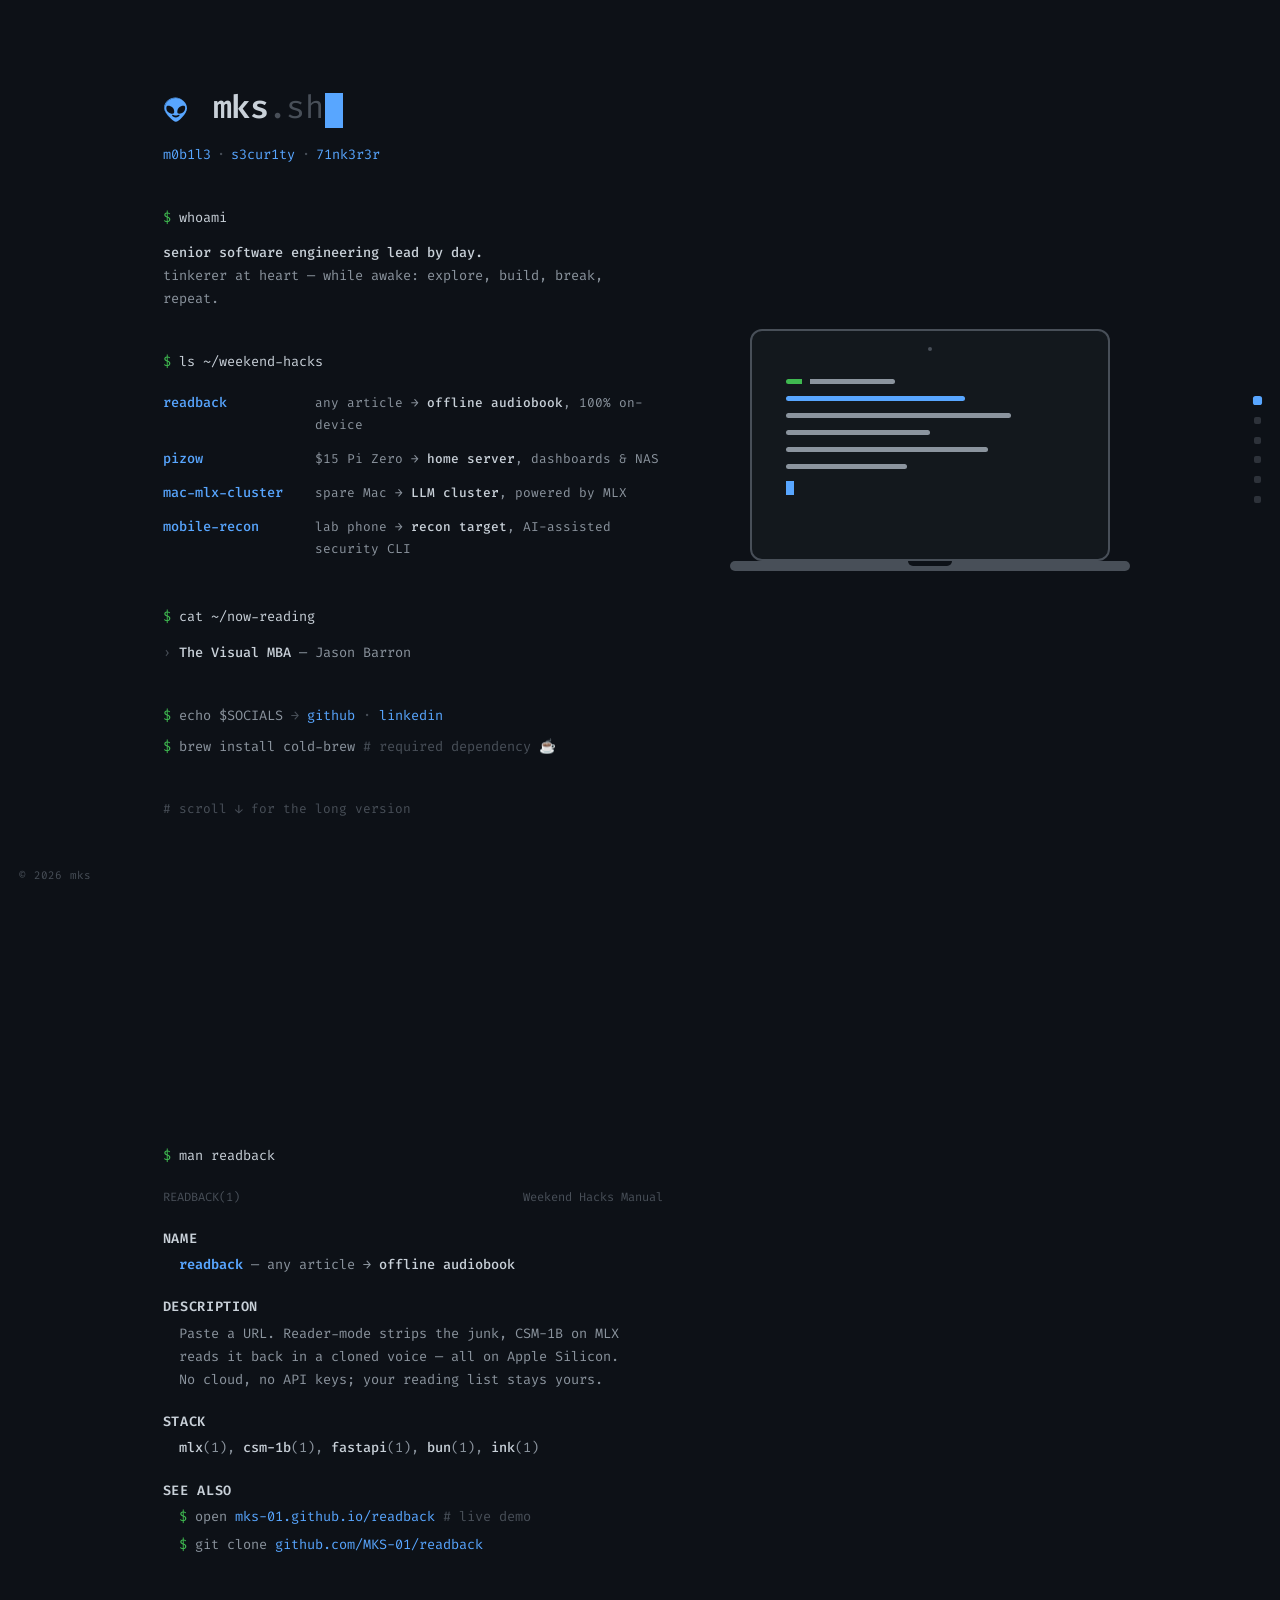
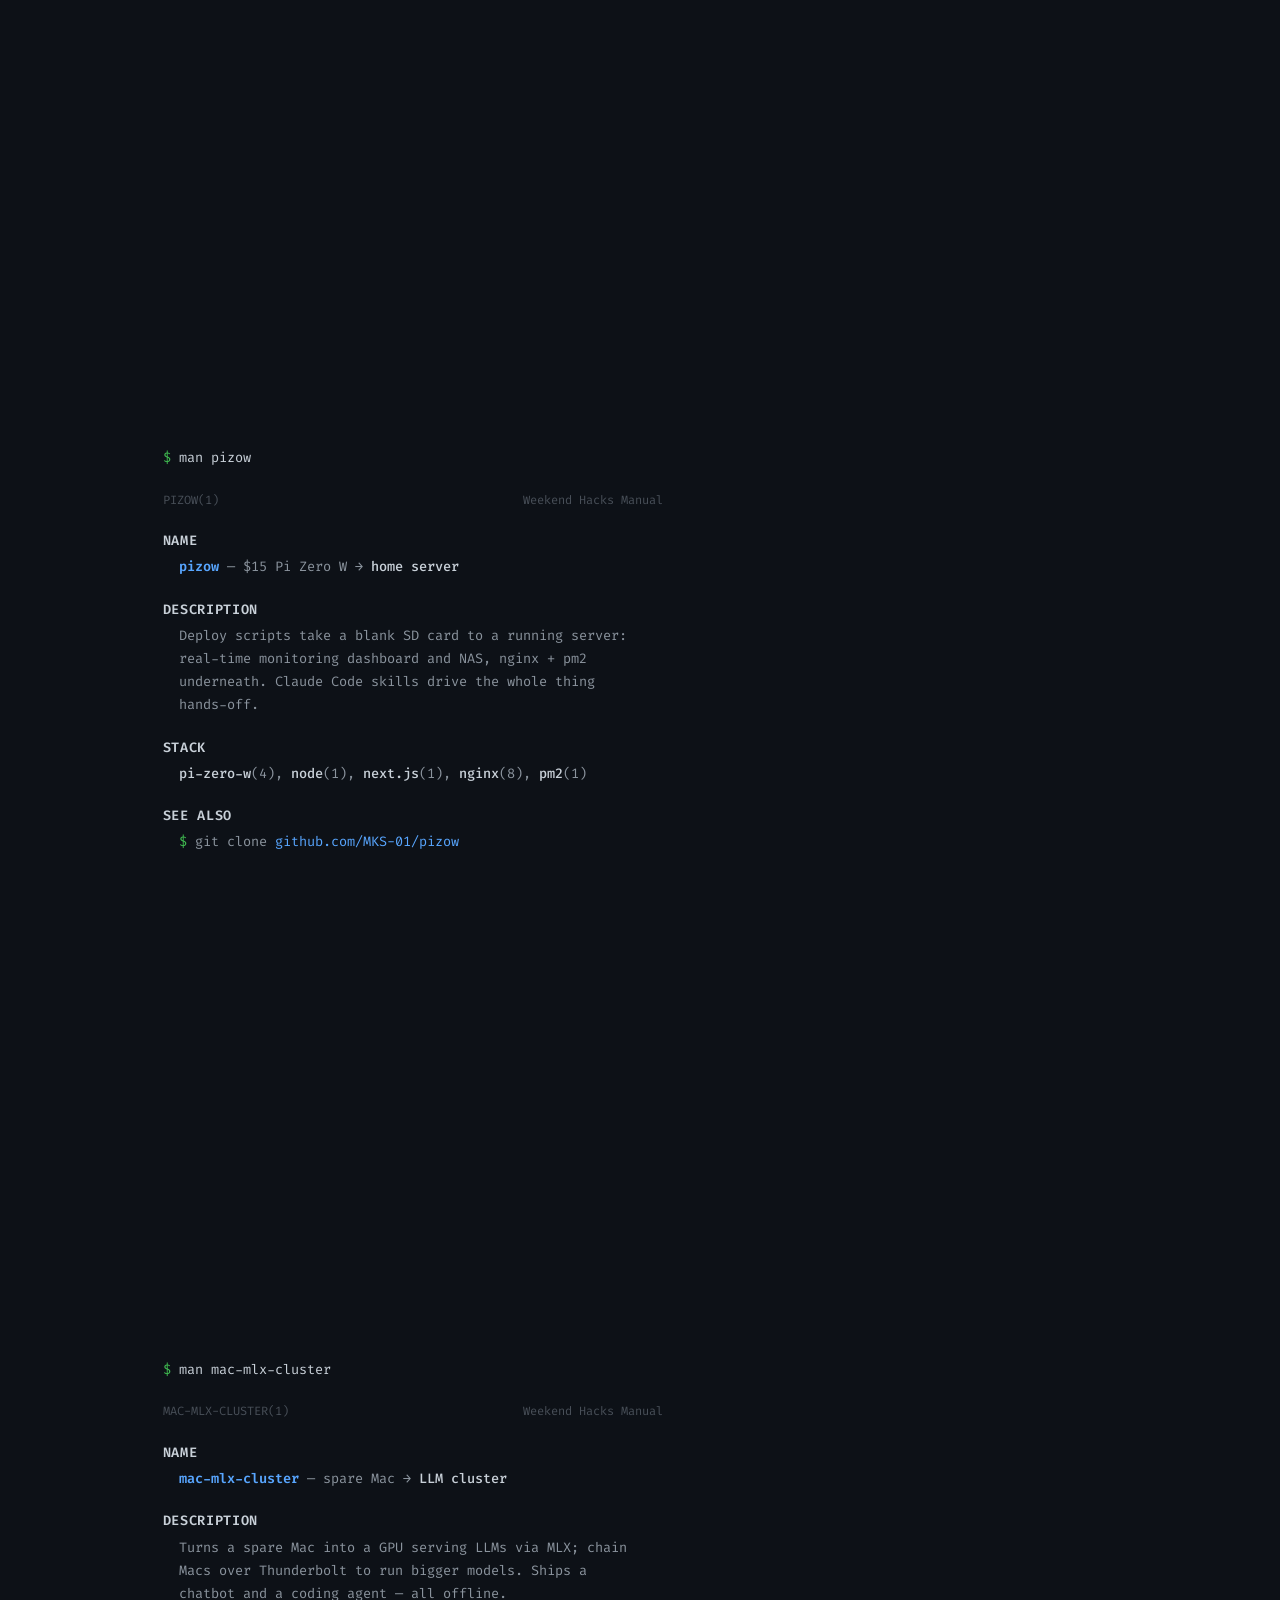
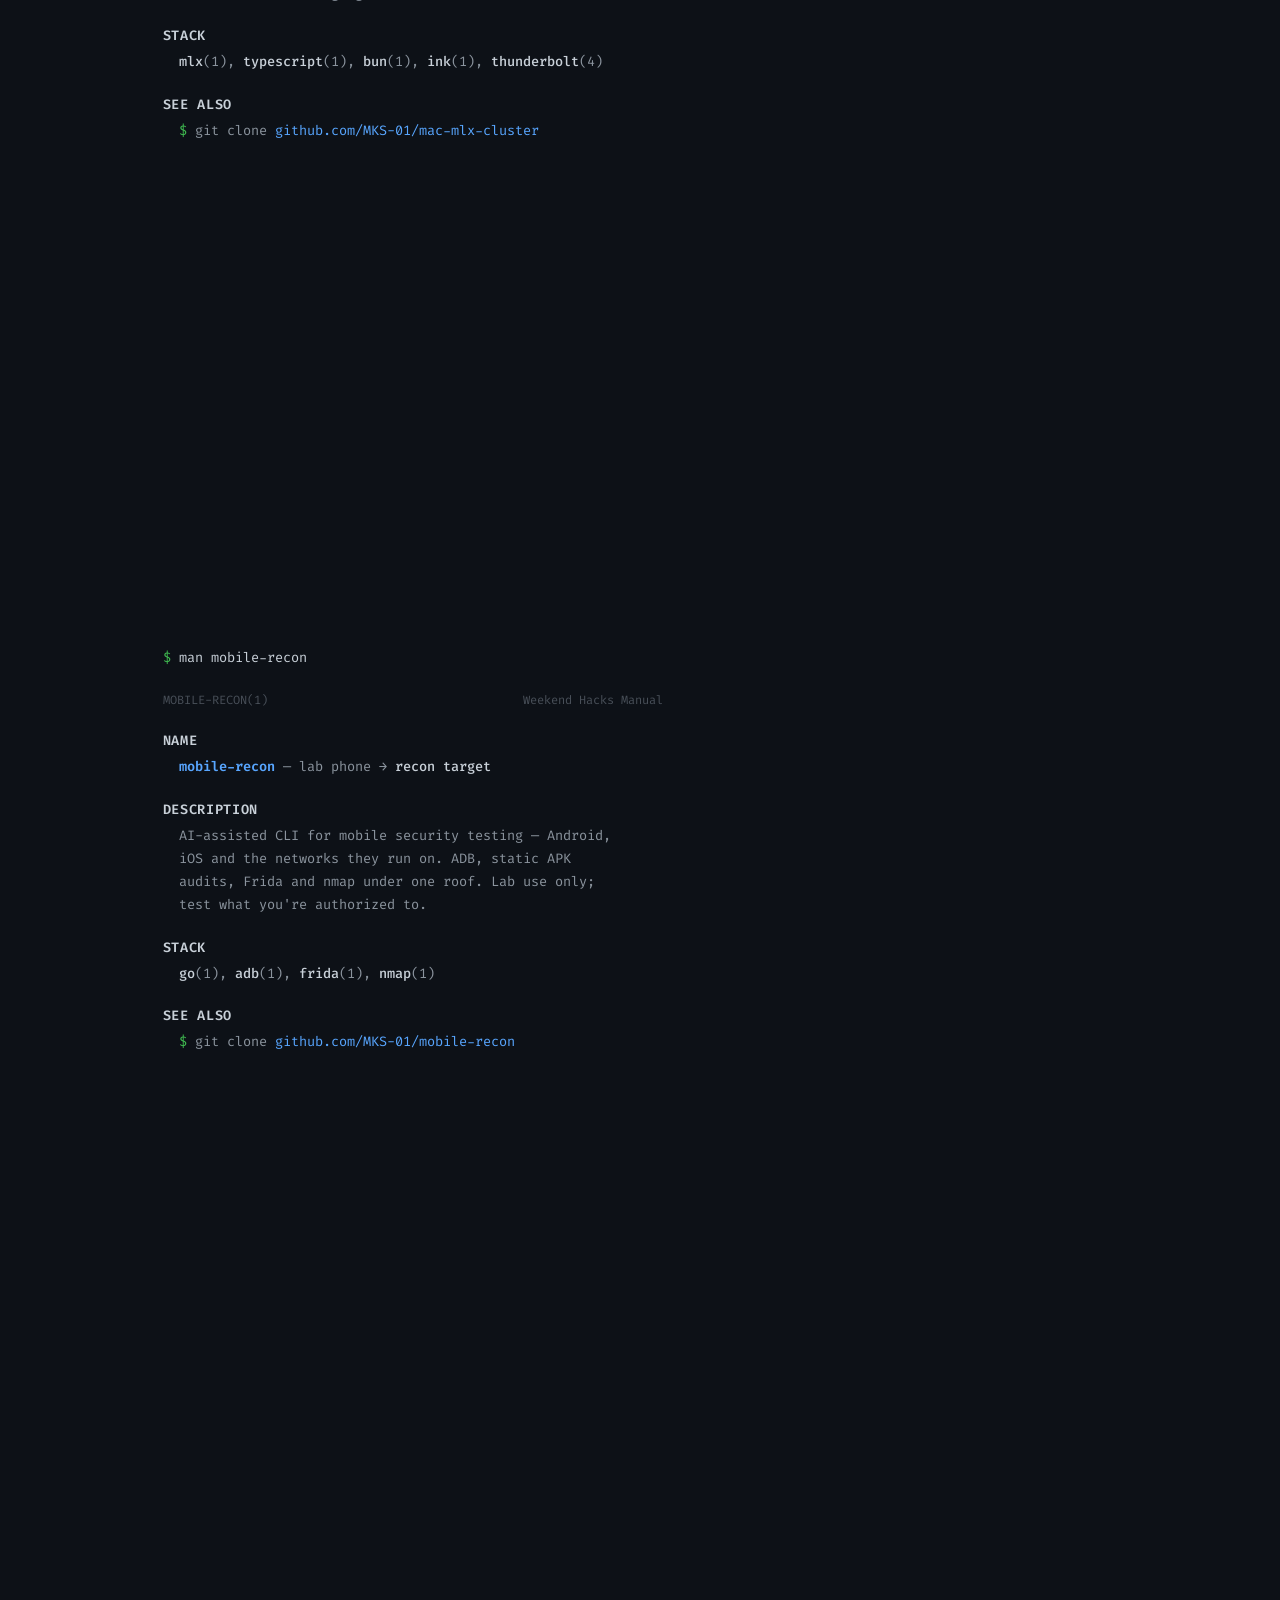
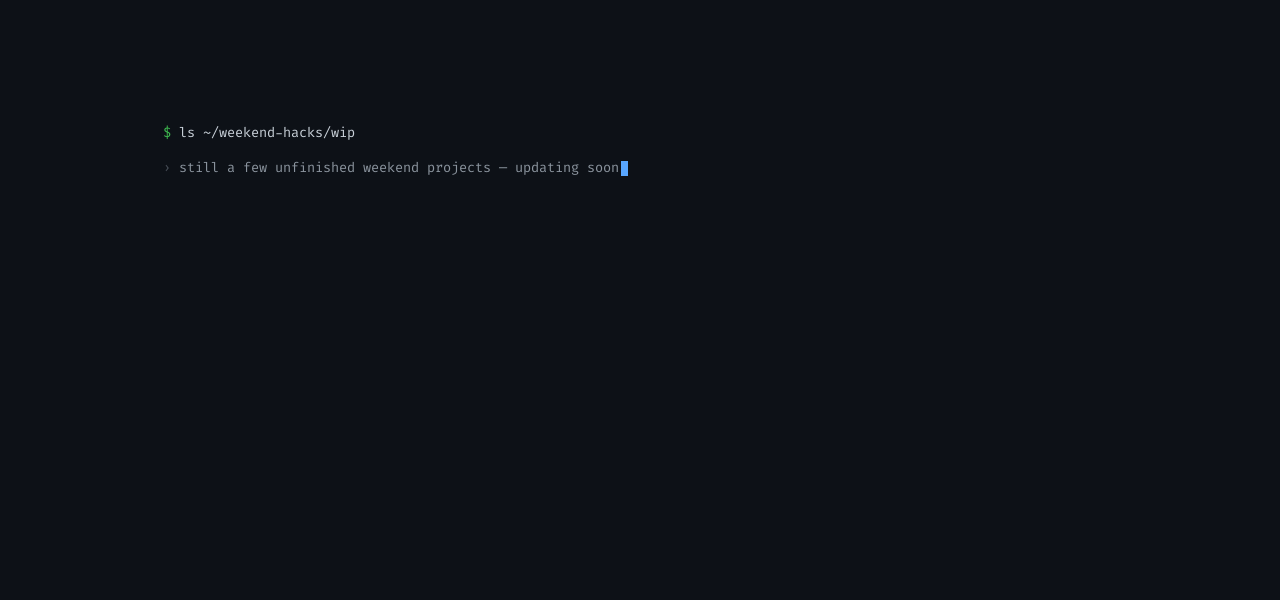
==== index.html @ ae923cfc "update footer" ====
<!doctype html>
<html lang="en">
<head>
<meta charset="utf-8">
<meta name="viewport" content="width=device-width, initial-scale=1">
<title>MKS</title>
<meta name="description" content="MKS — mobile, security, tinkerer. Old curiosities, new experiments — held together with duct tape and caffeine.">
<link rel="icon" href="data:image/svg+xml,<svg xmlns='http://www.w3.org/2000/svg' viewBox='0 0 128 128'><path fill='%2358A6FF' d='M64,4.5C36.2,4.5,8,28.1,8,55.8s44.3,67.7,56.2,67.7c13.2,0,55.8-39.9,55.8-67.7S91.8,4.5,64,4.5z'/><path fill='%2358A6FF' d='M64,4.5c14.52,0,29.13,6.42,39.8,16.5C93,9.46,77.17,2,61.47,2c-27.8,0-56,23.6-56,51.3c0,15.6,14.06,35.11,28.47,49.18C20.46,88.64,8,70.49,8,55.8C8,28.1,36.2,4.5,64,4.5z'/><path fill='%230D1117' d='M64,102.35c-9.37,0-16.06-5.52-18.07-8.58c-0.76-0.98-0.92-2.31-0.41-3.44c0.39-0.74,1.17-1.18,2-1.15c0.3,0,0.6,0.05,0.88,0.15C53.1,90.8,57.23,93,64,93s10.92-2.16,15.63-3.63c0.28-0.1,0.58-0.15,0.88-0.15c0.83-0.03,1.61,0.41,2,1.15c0.51,1.13,0.35,2.46-0.41,3.44C80.06,96.83,73.37,102.35,64,102.35z M54.05,81.56c-3,3.88-17.71,3.89-28.85-6.36c-10.09-9.28-9.46-25.64-6.13-28.94s19.19-3.38,28.85,6.36S57.72,77.92,54.05,81.56z M80.08,52.58c9.66-9.7,25.52-9.62,28.85-6.33s3.53,19.11-6.13,28.8S77.64,85,73.94,81.38S70.42,62.28,80.08,52.58z'/></svg>">
<link rel="preconnect" href="https://fonts.googleapis.com">
<link rel="preconnect" href="https://fonts.gstatic.com" crossorigin>
<link href="https://fonts.googleapis.com/css2?family=Fira+Code:wght@400;500;600&display=swap" rel="stylesheet">
<style>
  :root {
    --bg: #0d1117;
    --text: #c9d1d9;
    --text-dim: #8b949e;
    --text-faint: #484f58;
    --accent: #58a6ff;
    --green: #3fb950;
    --ease-out: cubic-bezier(0.23, 1, 0.32, 1);
  }

  * { margin: 0; padding: 0; box-sizing: border-box; }

  html {
    scrollbar-gutter: stable;
    scroll-snap-type: y mandatory;
    scroll-behavior: smooth;
  }

  body {
    background: var(--bg);
    color: var(--text);
    font-family: "Fira Code", ui-monospace, SFMono-Regular, Menlo, monospace;
    font-size: 14px;
    line-height: 1.7;
    -webkit-font-smoothing: antialiased;
  }

  /* ── screens: one snap-stop per scroll ──────────── */
  .screen {
    min-height: 100dvh;
    display: flex;
    align-items: center;
    justify-content: center;
    scroll-snap-align: start;
    padding: 3rem 1.5rem;
  }
  .screen > .inner {
    width: 100%;
    max-width: 720px;
  }

  /* ── terminal print entrance ────────────────────── */
  /* Each line prints in sequence, like a shell streaming output. */
  .in {
    opacity: 0;
    animation: printIn 320ms var(--ease-out) both;
    animation-delay: calc(var(--i, 0) * 55ms);
  }

  /* below-the-fold screens hold their output until scrolled into view */
  .reveal .in { animation-play-state: paused; }
  .reveal.on .in { animation-play-state: running; }

  @keyframes printIn {
    from { opacity: 0; transform: translateY(6px); }
    to   { opacity: 1; transform: translateY(0); }
  }

  @media (prefers-reduced-motion: reduce) {
    html { scroll-behavior: auto; }
    .in { animation-duration: 1ms; transform: none; }
    .cursor { animation: none; }
    .hint .down { animation: none; }
  }

  /* ── header ─────────────────────────────────────── */
  header h1 {
    font-size: 2rem;
    font-weight: 600;
    letter-spacing: -0.02em;
    color: var(--text);
  }
  header h1 .tld { color: var(--text-faint); font-weight: 400; }
  header h1 .alien {
    width: 1.6rem;
    height: 1.6rem;
    margin-right: 0.4rem;
    vertical-align: -0.14em;
  }

  .role {
    margin-top: 0.5rem;
    color: var(--text-dim);
    font-size: 0.85rem;
  }
  .role a { color: var(--accent); text-decoration: none; }
  .role .sep { color: var(--text-faint); margin: 0 0.4rem; }
  .role .k { color: var(--accent); }

  /* ── prompt lines ───────────────────────────────── */
  .prompt {
    margin-top: 2.5rem;
    color: var(--text-dim);
    font-size: 0.85rem;
  }
  .prompt::before {
    content: "$ ";
    color: var(--green);
  }
  .prompt, .cmdline { overflow-wrap: anywhere; }
  .prompt .cmd { color: var(--text); }

  .screen .inner > section:first-child .prompt,
  .detail-screen .prompt { margin-top: 0; }

  .output {
    margin-top: 0.75rem;
    font-size: 0.85rem;
  }

  /* ── whoami ─────────────────────────────────────── */
  .bio {
    color: var(--text-dim);
    font-size: 0.85rem;
    max-width: 66ch;
  }
  .bio b { color: var(--text); font-weight: 500; }

  /* ── now-reading ────────────────────────────────── */
  .reading {
    color: var(--text-dim);
    font-size: 0.85rem;
  }
  .reading .arrow { color: var(--text-faint); margin-right: 0.5rem; }
  .reading b { color: var(--text); font-weight: 500; }

  /* ── projects ───────────────────────────────────── */
  .projects { list-style: none; }

  .projects a {
    display: flex;
    align-items: baseline;
    text-decoration: none;
    color: inherit;
    padding: 0.35rem 0;
    transition: transform 160ms var(--ease-out);
  }
  .projects a:active { transform: scale(0.995); }

  @media (hover: hover) and (pointer: fine) {
    .projects a:hover .name { text-decoration: underline; text-underline-offset: 3px; }
    .projects a:hover .desc { color: var(--text); }
  }

  .projects .name {
    color: var(--accent);
    font-weight: 500;
    font-size: 0.85rem;
    width: 9.5rem;
    flex-shrink: 0;
  }
  .projects .desc {
    color: var(--text-dim);
    font-size: 0.8rem;
    transition: color 150ms ease;
  }
  .projects .desc b { color: var(--text); font-weight: 500; }

  @media (max-width: 540px) {
    .projects a { flex-direction: column; gap: 0.1rem; padding: 0.5rem 0; }
    .projects .name { width: auto; }
  }

  /* ── left column caps so text clears the fixed mac ─ */
  .home .inner { max-width: 940px; }
  .home .content,
  .detail-screen .content { max-width: 500px; }

  /* ── the mac: fixed on the right across all screens.
     Lid swings open once you scroll off the top, folds shut
     when you come back; the app on screen follows the scroll. */
  .mac {
    position: fixed;
    top: 50%;
    left: calc(50% + 90px);
    transform: translateY(-50%);
    width: 400px;
    perspective: 1100px;
    z-index: 5;
    opacity: 0;
    animation: fadeIn 500ms var(--ease-out) 900ms both;
  }
  @keyframes fadeIn { to { opacity: 1; } }
  .mac .lid {
    position: relative;
    box-sizing: border-box;
    width: 360px;
    height: 232px;
    margin: 0 auto;
    border: 2px solid var(--text-faint);
    border-radius: 12px;
    background: rgba(139, 148, 158, 0.05);
    padding-top: 16px;
    transform-origin: bottom center;
    transform: rotateX(-84deg);
    transition: transform 900ms var(--ease-out);
    will-change: transform;
  }
  .mac.open .lid { transform: rotateX(0); }
  .mac .cam {
    width: 4px;
    height: 4px;
    border-radius: 50%;
    background: var(--text-faint);
    margin: 0 auto;
  }
  .mac .base {
    position: relative;
    width: 400px;
    height: 10px;
    border-radius: 5px;
    background: var(--text-faint);
  }
  .mac .notch {
    position: absolute;
    top: 0;
    left: 50%;
    transform: translateX(-50%);
    width: 44px;
    height: 4.5px;
    background: var(--bg);
    border-radius: 0 0 5px 5px;
  }

  /* apps on the mac screen — one per section, crossfade on scroll */
  .mac .app {
    position: absolute;
    left: 34px;
    right: 34px;
    top: 48px;
    font-size: 0.72rem;
    color: var(--text-dim);
    opacity: 0;
    transform: translateY(6px);
    transition: opacity 280ms var(--ease-out), transform 280ms var(--ease-out);
    pointer-events: none;
  }
  .mac[data-app="home"] .app-home,
  .mac[data-app="readback"] .app-readback,
  .mac[data-app="pizow"] .app-pizow,
  .mac[data-app="mac-mlx-cluster"] .app-mlx,
  .mac[data-app="mobile-recon"] .app-recon,
  .mac[data-app="wip"] .app-wip {
    opacity: 1;
    transform: none;
  }

  /* home app: terminal lines print in after the lid opens */
  .mac .tline {
    height: 5px;
    border-radius: 2.5px;
    margin-bottom: 12px;
    width: var(--w, 60%);
    background: var(--c, var(--text-dim));
    opacity: 0;
    transition: opacity 250ms ease;
  }
  .mac .tline.prompt-line {
    background: linear-gradient(90deg, var(--green) 0 16px, transparent 16px 24px, var(--text-dim) 24px);
  }
  .mac .dcursor {
    width: 8px;
    height: 14px;
    background: var(--accent);
    opacity: 0;
    transition: opacity 250ms ease;
    animation: blink 1.1s steps(1) infinite;
  }
  .mac.open[data-app="home"] .tline,
  .mac.open[data-app="home"] .dcursor {
    opacity: 1;
    transition-delay: calc(450ms + var(--n, 0) * 100ms);
  }
  /* mobile: the mac docks at the bottom of the viewport, scaled down —
     but only on the project screens; home stays a clean terminal. */
  @media (max-width: 1020px) {
    .mac {
      top: auto;
      bottom: calc(30px + env(safe-area-inset-bottom));
      left: 50%;
      transform: translateX(-50%) scale(0.75);
      transform-origin: bottom center;
      animation: none;
      opacity: 1;
      transition: opacity 300ms var(--ease-out);
    }
    .mac[data-app="home"] { opacity: 0; }
    .detail-screen { padding-bottom: 240px; }
  }
  @media (max-width: 440px) {
    .mac { transform: translateX(-50%) scale(0.68); }
    .detail-screen { padding-bottom: 220px; }
  }

  /* ── scroll progress rail ───────────────────────── */
  .rail {
    position: fixed;
    right: 1.2rem;
    top: 50%;
    transform: translateY(-50%);
    display: flex;
    flex-direction: column;
    gap: 0.8rem;
    z-index: 10;
  }
  .rail a {
    display: block;
    width: 7px;
    height: 7px;
    border-radius: 2px;
    background: var(--text-faint);
    opacity: 0.55;
    transition: background 200ms var(--ease-out), opacity 200ms var(--ease-out), transform 200ms var(--ease-out);
  }
  .rail a:hover { opacity: 1; }
  .rail a.active {
    background: var(--accent);
    opacity: 1;
    transform: scale(1.3);
  }
  @media (max-width: 540px) {
    .rail { right: 0.55rem; gap: 0.6rem; }
    .rail a { width: 6px; height: 6px; }
  }

  /* ── mobile: smaller type + tighter spacing so each screen
     fits one viewport (bottom was clipping on Android) ────── */
  @media (max-width: 540px) {
    html { font-size: 13.5px; }
    body { font-size: 12px; }
    .screen { padding: 2rem 1.25rem calc(2rem + env(safe-area-inset-bottom)); }
    /* keep detail text clear of the docked mac (don't let the
       shorthand above clobber the padding-bottom set earlier) */
    .detail-screen { padding-bottom: calc(220px + env(safe-area-inset-bottom)); }
    .prompt { margin-top: 1.9rem; }
    footer { margin-top: 1.9rem; }
    .hint { margin-top: 1.9rem; }
  }

  /* ── project detail screens ─────────────────────── */
  .detail-screen .inner {
    max-width: 940px;
    display: flex;
    align-items: center;
    justify-content: space-between;
    gap: 3.5rem;
  }
  .detail-screen .content { flex: 1; min-width: 0; }

  /* ── live demos (rendered inside the mac screen) ── */
  .pane-title {
    color: var(--text-faint);
    font-size: 0.7rem;
    margin-bottom: 0.9rem;
  }
  .pane-title b { color: var(--text-dim); font-weight: 500; }

  /* readback: playing */
  .wave {
    display: flex;
    align-items: flex-end;
    gap: 3px;
    height: 42px;
    margin-bottom: 1rem;
  }
  .wave i {
    flex: 1;
    height: var(--h, 60%);
    background: var(--accent);
    opacity: 0.7;
    border-radius: 2px;
    transform-origin: bottom;
    animation: eq var(--t, 1s) ease-in-out var(--d, 0s) infinite alternate;
  }
  @keyframes eq {
    from { transform: scaleY(0.2); }
    to   { transform: scaleY(1); }
  }
  .pbar {
    height: 4px;
    background: rgba(139, 148, 158, 0.18);
    border-radius: 2px;
    overflow: hidden;
  }
  .pbar i {
    display: block;
    height: 100%;
    width: 37%;
    background: var(--accent);
    animation: fill 45s linear infinite;
  }
  @keyframes fill { from { width: 0; } to { width: 100%; } }
  .ptime {
    display: flex;
    justify-content: space-between;
    margin-top: 0.3rem;
    color: var(--text-faint);
    font-size: 0.68rem;
  }
  .track {
    margin-top: 0.7rem;
    color: var(--text-dim);
    white-space: nowrap;
    overflow: hidden;
    text-overflow: ellipsis;
  }
  .track .arrow { color: var(--green); margin-right: 0.4rem; }

  /* pizow: monitor */
  .gauge {
    display: flex;
    align-items: center;
    gap: 0.6rem;
    margin-top: 0.55rem;
  }
  .gauge .lbl { width: 2.8rem; color: var(--text-faint); }
  .gauge .bar {
    flex: 1;
    height: 5px;
    background: rgba(139, 148, 158, 0.18);
    border-radius: 3px;
    overflow: hidden;
  }
  .gauge .bar i {
    display: block;
    height: 100%;
    width: var(--lo, 30%);
    background: var(--green);
    animation: load var(--t, 3s) ease-in-out infinite alternate;
  }
  .gauge .bar i.hot { background: var(--accent); }
  @keyframes load {
    from { width: var(--lo, 30%); }
    to   { width: var(--hi, 75%); }
  }
  .mac .meta {
    margin-top: 0.9rem;
    color: var(--text-faint);
    font-size: 0.68rem;
  }

  /* mac-mlx-cluster: serving */
  .kv { display: flex; gap: 0.8rem; margin-top: 0.4rem; }
  .kv .k { width: 3.2rem; color: var(--text-faint); }
  .type {
    margin-top: 0.9rem;
    color: var(--text-dim);
    white-space: nowrap;
    overflow: hidden;
    width: 24ch;
    border-right: 0.45em solid var(--accent);
    animation: typing 7s steps(24, end) infinite, caret 1.1s steps(1) infinite;
  }
  @keyframes typing {
    0%   { width: 0; }
    55%  { width: 24ch; }
    100% { width: 24ch; }
  }
  @keyframes caret { 50% { border-color: transparent; } }

  /* wip: fresh prompt — git init cycles project names, prompt waits */
  .app-wip .wline {
    line-height: 1.5;
    margin-bottom: 7px;
    white-space: nowrap;
    color: var(--text-dim);
  }
  .app-wip .g { color: var(--green); }
  .app-wip .faint { color: var(--text-faint); }
  .app-wip .cycle {
    display: inline-block;
    height: 1.5em;
    line-height: 1.5em;
    overflow: hidden;
    vertical-align: bottom;
  }
  .app-wip .names {
    display: block;
    animation: wipNames 8.8s steps(1) infinite;
  }
  .app-wip .names span {
    display: block;
    height: 1.5em;
    color: var(--accent);
  }
  @keyframes wipNames {
    0%,   22%  { transform: translateY(0); }
    25%,  47%  { transform: translateY(-1.5em); }
    50%,  72%  { transform: translateY(-3em); }
    75%,  97%  { transform: translateY(-4.5em); }
    100%       { transform: translateY(0); }
  }
  .app-wip .wcursor {
    display: inline-block;
    width: 7px;
    height: 1em;
    background: var(--accent);
    vertical-align: -0.15em;
    animation: blink 1.1s steps(1) infinite;
  }

  @media (prefers-reduced-motion: reduce) {
    .type { width: 24ch; }
    .mac * { animation: none !important; transition: none !important; }
    .mac .lid { transform: none !important; }
    .mac .tline, .mac .dcursor { opacity: 1 !important; }
  }

  /* man-page layout for project READMEs */
  .man-head {
    display: flex;
    justify-content: space-between;
    gap: 1rem;
    margin-top: 1.25rem;
    color: var(--text-faint);
    font-size: 0.75rem;
  }
  .man-sec {
    margin-top: 1.2rem;
    color: var(--text);
    font-size: 0.85rem;
    font-weight: 600;
    letter-spacing: 0.05em;
  }

  .man-body {
    margin-top: 0.2rem;
    padding-left: 2ch;
    color: var(--text-dim);
    font-size: 0.85rem;
    max-width: 58ch;
  }
  .man-body .pname { color: var(--accent); font-weight: 600; }
  .man-body b { color: var(--text); font-weight: 500; }

  .cmdline {
    margin-top: 1.5rem;
    color: var(--text-dim);
    font-size: 0.85rem;
  }
  .cmdline + .cmdline { margin-top: 0.4rem; }
  .man-body .cmdline { margin-top: 0; }
  .man-body .cmdline + .cmdline { margin-top: 0.3rem; }
  .cmdline::before { content: "$ "; color: var(--green); }
  .cmdline a { color: var(--accent); text-decoration: none; }
  .cmdline .comment { color: var(--text-faint); }
  @media (hover: hover) and (pointer: fine) {
    .cmdline a:hover { text-decoration: underline; text-underline-offset: 3px; }
  }

  /* ── scroll hint ────────────────────────────────── */
  .hint {
    margin-top: 2.5rem;
    color: var(--text-faint);
    font-size: 0.8rem;
  }
  .hint .down {
    display: inline-block;
    animation: bob 2s ease-in-out infinite;
  }
  @keyframes bob { 50% { transform: translateY(3px); } }

  /* ── footer ─────────────────────────────────────── */
  footer {
    margin-top: 2.5rem;
    font-size: 0.85rem;
    display: flex;
    flex-direction: column;
    gap: 0.5rem;
  }
  footer a {
    color: var(--accent);
    text-decoration: none;
    transition: color 150ms ease;
  }
  @media (hover: hover) and (pointer: fine) {
    footer a:hover { text-decoration: underline; text-underline-offset: 3px; }
  }
  .footer-line, .signoff { color: var(--text-dim); }
  .footer-line::before, .signoff::before { content: "$ "; color: var(--green); }
  .footer-line .sep, .signoff .comment { color: var(--text-faint); }

  /* ── short viewports (laptops) ──────────────────────
     The home stack is ~760px tall; on shorter screens the flex-centering
     leaves no bottom margin, so the reading/socials/brew cluster crowds the
     bottom edge (or falls below the fold). Tighten the rhythm as the
     viewport shrinks — tall screens keep the roomy 2.5rem spacing. */
  @media (max-height: 840px) {
    .screen { padding-top: 2rem; padding-bottom: 2rem; }
    .prompt, footer, .hint { margin-top: 1.7rem; }
    .output { margin-top: 0.6rem; }
    .projects a { padding: 0.25rem 0; }
  }
  @media (max-height: 730px) {
    .prompt, footer, .hint { margin-top: 1.2rem; }
    .projects a { padding: 0.15rem 0; }
  }

  /* fixed page footer — a small persistent © sticker, bottom-left,
     clear of the docked mac (bottom-center) and the rail (right edge) */
  .site-foot {
    position: fixed;
    left: 1.2rem;
    bottom: 0.9rem;
    font-size: 11px;
    letter-spacing: 0.02em;
    color: var(--text-faint);
    z-index: 10;
    pointer-events: none;
  }
  @media (max-width: 540px) {
    .site-foot { left: 0.7rem; bottom: calc(0.6rem + env(safe-area-inset-bottom)); font-size: 10px; }
  }

  .cursor {
    display: inline-block;
    width: 0.55em;
    height: 1.1em;
    background: var(--accent);
    vertical-align: text-bottom;
    margin-left: 2px;
    animation: blink 1.1s steps(1) infinite;
  }
  @keyframes blink { 50% { opacity: 0; } }
</style>
<noscript><style>.reveal .in { animation-play-state: running; } .mac .lid { transform: none; } .mac .tline, .mac .dcursor { opacity: 1; }</style></noscript>
</head>
<body>
<main>
  <div class="screen home" id="home">
    <div class="inner">
      <div class="content">
      <header class="in" style="--i:0">
        <h1><svg class="alien" viewBox="0 0 128 128" aria-hidden="true"><path fill="var(--accent)" d="M64,4.5C36.2,4.5,8,28.1,8,55.8s44.3,67.7,56.2,67.7c13.2,0,55.8-39.9,55.8-67.7S91.8,4.5,64,4.5z"/><path fill="var(--accent)" d="M64,4.5c14.52,0,29.13,6.42,39.8,16.5C93,9.46,77.17,2,61.47,2c-27.8,0-56,23.6-56,51.3c0,15.6,14.06,35.11,28.47,49.18C20.46,88.64,8,70.49,8,55.8C8,28.1,36.2,4.5,64,4.5z"/><path fill="var(--bg)" d="M64,102.35c-9.37,0-16.06-5.52-18.07-8.58c-0.76-0.98-0.92-2.31-0.41-3.44c0.39-0.74,1.17-1.18,2-1.15c0.3,0,0.6,0.05,0.88,0.15C53.1,90.8,57.23,93,64,93s10.92-2.16,15.63-3.63c0.28-0.1,0.58-0.15,0.88-0.15c0.83-0.03,1.61,0.41,2,1.15c0.51,1.13,0.35,2.46-0.41,3.44C80.06,96.83,73.37,102.35,64,102.35z M54.05,81.56c-3,3.88-17.71,3.89-28.85-6.36c-10.09-9.28-9.46-25.64-6.13-28.94s19.19-3.38,28.85,6.36S57.72,77.92,54.05,81.56z M80.08,52.58c9.66-9.7,25.52-9.62,28.85-6.33s3.53,19.11-6.13,28.8S77.64,85,73.94,81.38S70.42,62.28,80.08,52.58z"/></svg> mks<span class="tld">.sh</span><span class="cursor"></span></h1>
        <p class="role"><span class="k">m0b1l3</span><span class="sep">·</span><span class="k">s3cur1ty</span><span class="sep">·</span><span class="k">71nk3r3r</span></p>
      </header>

      <section>
        <p class="prompt in" style="--i:1"><span class="cmd">whoami</span></p>
        <div class="output">
          <p class="bio in" style="--i:2">
            <b>senior software engineering lead by day.</b><br>
            tinkerer at heart — while awake: explore, build, break, repeat.
          </p>
        </div>
      </section>

      <section>
        <p class="prompt in" style="--i:3"><span class="cmd">ls ~/weekend-hacks</span></p>
        <ul class="output projects">
          <li class="in" style="--i:4">
            <a href="#readback">
              <span class="name">readback</span>
              <p class="desc">any article → <b>offline audiobook</b>, 100% on-device</p>
            </a>
          </li>
          <li class="in" style="--i:5">
            <a href="#pizow">
              <span class="name">pizow</span>
              <p class="desc">$15 Pi Zero → <b>home server</b>, dashboards &amp; NAS</p>
            </a>
          </li>
          <li class="in" style="--i:6">
            <a href="#mac-mlx-cluster">
              <span class="name">mac-mlx-cluster</span>
              <p class="desc">spare Mac → <b>LLM cluster</b>, powered by MLX</p>
            </a>
          </li>
          <li class="in" style="--i:7">
            <a href="#mobile-recon">
              <span class="name">mobile-recon</span>
              <p class="desc">lab phone → <b>recon target</b>, AI-assisted security CLI</p>
            </a>
          </li>
        </ul>
      </section>

      <section>
        <p class="prompt in" style="--i:8"><span class="cmd">cat ~/now-reading</span></p>
        <p class="output reading in" style="--i:9"><span class="arrow">›</span><b>The Visual MBA</b> — Jason Barron</p>
      </section>

      <footer>
        <p class="footer-line in" style="--i:10">echo $SOCIALS <span class="sep">→</span> <a href="https://github.com/MKS-01">github</a> <span class="sep">·</span> <a href="https://www.linkedin.com/in/mks01/">linkedin</a></p>
        <p class="signoff in" style="--i:11">brew install cold-brew <span class="comment"># required dependency ☕</span></p>
      </footer>

      <p class="hint in" style="--i:12"># scroll <span class="down">↓</span> for the long version</p>
      </div>
      <div class="mac open" data-app="home" aria-hidden="true">
        <div class="lid">
          <div class="cam"></div>
          <div class="app app-home">
            <div class="tline prompt-line" style="--w:38%;--n:0"></div>
            <div class="tline" style="--w:62%;--n:1;--c:var(--accent)"></div>
            <div class="tline" style="--w:78%;--n:2"></div>
            <div class="tline" style="--w:50%;--n:3"></div>
            <div class="tline" style="--w:70%;--n:4"></div>
            <div class="tline" style="--w:42%;--n:5"></div>
            <div class="dcursor" style="--n:6"></div>
          </div>
          <div class="app app-readback">
            <p class="pane-title"><b>readback</b> · playing</p>
            <div class="wave">
              <i style="--h:45%;--t:.9s;--d:0s"></i><i style="--h:75%;--t:1.1s;--d:.15s"></i><i style="--h:60%;--t:.8s;--d:.3s"></i><i style="--h:90%;--t:1.2s;--d:.1s"></i><i style="--h:50%;--t:.95s;--d:.25s"></i><i style="--h:80%;--t:1.05s;--d:.05s"></i><i style="--h:65%;--t:.85s;--d:.35s"></i><i style="--h:95%;--t:1.15s;--d:.2s"></i><i style="--h:55%;--t:.9s;--d:.4s"></i><i style="--h:70%;--t:1s;--d:.12s"></i><i style="--h:85%;--t:.88s;--d:.28s"></i><i style="--h:48%;--t:1.08s;--d:.18s"></i><i style="--h:78%;--t:.92s;--d:.08s"></i><i style="--h:58%;--t:1.12s;--d:.32s"></i>
            </div>
            <div class="pbar"><i></i></div>
            <p class="ptime"><span>02:41</span><span>07:15</span></p>
            <p class="track"><span class="arrow">▶</span>attention-is-all-you-need</p>
          </div>
          <div class="app app-pizow">
            <p class="pane-title"><b>pizow</b> · monitor</p>
            <div class="gauge"><span class="lbl">cpu</span><div class="bar"><i style="--lo:20%;--hi:82%;--t:2.2s"></i></div></div>
            <div class="gauge"><span class="lbl">temp</span><div class="bar"><i class="hot" style="--lo:42%;--hi:58%;--t:5s"></i></div></div>
            <div class="gauge"><span class="lbl">mem</span><div class="bar"><i style="--lo:55%;--hi:68%;--t:3.6s"></i></div></div>
            <div class="gauge"><span class="lbl">disk</span><div class="bar"><i style="--lo:34%;--hi:38%;--t:7s"></i></div></div>
            <p class="meta">uptime 42d · nginx + pm2 · nas ok</p>
          </div>
          <div class="app app-mlx">
            <p class="pane-title"><b>mlx</b> · serving</p>
            <div class="kv"><span class="k">model</span><span>qwen-7b · 4-bit</span></div>
            <div class="kv"><span class="k">nodes</span><span>2 macs · thunderbolt</span></div>
            <div class="gauge"><span class="lbl">gpu</span><div class="bar"><i style="--lo:35%;--hi:92%;--t:1.8s"></i></div></div>
            <p class="type">&gt; streaming ~38 tok/s…</p>
          </div>
          <div class="app app-recon">
            <p class="pane-title"><b>mobile-recon</b> · scanning</p>
            <div class="kv"><span class="k">device</span><span>pixel-4a · adb</span></div>
            <div class="kv"><span class="k">net</span><span>192.168.1.0/24 · nmap</span></div>
            <div class="gauge"><span class="lbl">scan</span><div class="bar"><i style="--lo:15%;--hi:88%;--t:2.6s"></i></div></div>
            <p class="type">&gt; 12 findings · 3 hosts…</p>
          </div>
          <div class="app app-wip">
            <p class="pane-title"><b>wip</b> · ~/weekend-hacks</p>
            <p class="wline"><span class="g">$</span> git init <span class="cycle"><span class="names"><span>lora-mesh</span><span>robot-arm</span><span>offline-llm</span><span>next-thing</span></span></span></p>
            <p class="wline faint">Initialized empty git repository</p>
            <p class="wline"><span class="g">$</span> <span class="wcursor"></span></p>
          </div>
        </div>
        <div class="base"><i class="notch"></i></div>
      </div>
    </div>
  </div>

  <div class="screen detail-screen reveal" id="readback">
    <div class="inner">
      <div class="content">
      <p class="prompt in" style="--i:0"><span class="cmd">man readback</span></p>
      <div class="output">
        <p class="man-head in" style="--i:1"><span>READBACK(1)</span><span>Weekend Hacks Manual</span></p>
        <p class="man-sec in" style="--i:2">NAME</p>
        <p class="man-body in" style="--i:3"><span class="pname">readback</span> — any article → <b>offline audiobook</b></p>
        <p class="man-sec in" style="--i:4">DESCRIPTION</p>
        <p class="man-body in" style="--i:5">Paste a URL. Reader-mode strips the junk, CSM-1B on MLX reads it back in a cloned voice — all on Apple Silicon. No cloud, no API keys; your reading list stays yours.</p>
        <p class="man-sec in" style="--i:6">STACK</p>
        <p class="man-body in" style="--i:7"><b>mlx</b>(1), <b>csm-1b</b>(1), <b>fastapi</b>(1), <b>bun</b>(1), <b>ink</b>(1)</p>
        <p class="man-sec in" style="--i:8">SEE ALSO</p>
        <div class="man-body">
          <p class="cmdline in" style="--i:9">open <a href="https://mks-01.github.io/readback/">mks-01.github.io/readback</a> <span class="comment"># live demo</span></p>
          <p class="cmdline in" style="--i:10">git clone <a href="https://github.com/MKS-01/readback">github.com/MKS-01/readback</a></p>
        </div>
      </div>
      </div>
    </div>
  </div>

  <div class="screen detail-screen reveal" id="pizow">
    <div class="inner">
      <div class="content">
      <p class="prompt in" style="--i:0"><span class="cmd">man pizow</span></p>
      <div class="output">
        <p class="man-head in" style="--i:1"><span>PIZOW(1)</span><span>Weekend Hacks Manual</span></p>
        <p class="man-sec in" style="--i:2">NAME</p>
        <p class="man-body in" style="--i:3"><span class="pname">pizow</span> — $15 Pi Zero W → <b>home server</b></p>
        <p class="man-sec in" style="--i:4">DESCRIPTION</p>
        <p class="man-body in" style="--i:5">Deploy scripts take a blank SD card to a running server: real-time monitoring dashboard and NAS, nginx + pm2 underneath. Claude Code skills drive the whole thing hands-off.</p>
        <p class="man-sec in" style="--i:6">STACK</p>
        <p class="man-body in" style="--i:7"><b>pi-zero-w</b>(4), <b>node</b>(1), <b>next.js</b>(1), <b>nginx</b>(8), <b>pm2</b>(1)</p>
        <p class="man-sec in" style="--i:8">SEE ALSO</p>
        <div class="man-body">
          <p class="cmdline in" style="--i:9">git clone <a href="https://github.com/MKS-01/pizow">github.com/MKS-01/pizow</a></p>
        </div>
      </div>
      </div>
    </div>
  </div>

  <div class="screen detail-screen reveal" id="mac-mlx-cluster">
    <div class="inner">
      <div class="content">
      <p class="prompt in" style="--i:0"><span class="cmd">man mac-mlx-cluster</span></p>
      <div class="output">
        <p class="man-head in" style="--i:1"><span>MAC-MLX-CLUSTER(1)</span><span>Weekend Hacks Manual</span></p>
        <p class="man-sec in" style="--i:2">NAME</p>
        <p class="man-body in" style="--i:3"><span class="pname">mac-mlx-cluster</span> — spare Mac → <b>LLM cluster</b></p>
        <p class="man-sec in" style="--i:4">DESCRIPTION</p>
        <p class="man-body in" style="--i:5">Turns a spare Mac into a GPU serving LLMs via MLX; chain Macs over Thunderbolt to run bigger models. Ships a chatbot and a coding agent — all offline.</p>
        <p class="man-sec in" style="--i:6">STACK</p>
        <p class="man-body in" style="--i:7"><b>mlx</b>(1), <b>typescript</b>(1), <b>bun</b>(1), <b>ink</b>(1), <b>thunderbolt</b>(4)</p>
        <p class="man-sec in" style="--i:8">SEE ALSO</p>
        <div class="man-body">
          <p class="cmdline in" style="--i:9">git clone <a href="https://github.com/MKS-01/mac-mlx-cluster">github.com/MKS-01/mac-mlx-cluster</a></p>
        </div>
      </div>
      </div>
    </div>
  </div>

  <div class="screen detail-screen reveal" id="mobile-recon">
    <div class="inner">
      <div class="content">
      <p class="prompt in" style="--i:0"><span class="cmd">man mobile-recon</span></p>
      <div class="output">
        <p class="man-head in" style="--i:1"><span>MOBILE-RECON(1)</span><span>Weekend Hacks Manual</span></p>
        <p class="man-sec in" style="--i:2">NAME</p>
        <p class="man-body in" style="--i:3"><span class="pname">mobile-recon</span> — lab phone → <b>recon target</b></p>
        <p class="man-sec in" style="--i:4">DESCRIPTION</p>
        <p class="man-body in" style="--i:5">AI-assisted CLI for mobile security testing — Android, iOS and the networks they run on. ADB, static APK audits, Frida and nmap under one roof. Lab use only; test what you're authorized to.</p>
        <p class="man-sec in" style="--i:6">STACK</p>
        <p class="man-body in" style="--i:7"><b>go</b>(1), <b>adb</b>(1), <b>frida</b>(1), <b>nmap</b>(1)</p>
        <p class="man-sec in" style="--i:8">SEE ALSO</p>
        <div class="man-body">
          <p class="cmdline in" style="--i:9">git clone <a href="https://github.com/MKS-01/mobile-recon">github.com/MKS-01/mobile-recon</a></p>
        </div>
      </div>
      </div>
    </div>
  </div>

  <div class="screen detail-screen reveal" id="wip">
    <div class="inner">
      <div class="content">
      <p class="prompt in" style="--i:0"><span class="cmd">ls ~/weekend-hacks/wip</span></p>
      <div class="output">
        <p class="reading in" style="--i:1"><span class="arrow">›</span>still a few unfinished weekend projects — updating soon<span class="cursor"></span></p>
      </div>
      </div>
    </div>
  </div>
</main>
<nav class="rail" aria-label="sections">
  <a href="#home" class="active" aria-label="home"></a>
  <a href="#readback" aria-label="readback"></a>
  <a href="#pizow" aria-label="pizow"></a>
  <a href="#mac-mlx-cluster" aria-label="mac-mlx-cluster"></a>
  <a href="#mobile-recon" aria-label="mobile-recon"></a>
  <a href="#wip" aria-label="wip"></a>
</nav>
<div class="site-foot" aria-hidden="true">© <span id="year">2026</span> mks</div>
<script>
  if ("IntersectionObserver" in window) {
    const io = new IntersectionObserver((entries) => {
      for (const e of entries) {
        if (e.isIntersecting) { e.target.classList.add("on"); io.unobserve(e.target); }
      }
    }, { threshold: 0.4 });
    document.querySelectorAll(".reveal").forEach((s) => io.observe(s));

    const rail = [...document.querySelectorAll(".rail a")];
    const screens = [...document.querySelectorAll(".screen")];
    const mac = document.querySelector(".mac");
    const spy = new IntersectionObserver((entries) => {
      for (const e of entries) {
        if (e.isIntersecting) {
          const i = screens.indexOf(e.target);
          rail.forEach((d, j) => d.classList.toggle("active", j === i));
          if (mac) mac.dataset.app = e.target.id;
        }
      }
      /* center-line detector: fires when a screen crosses the viewport's
         vertical middle, regardless of its height. A plain area threshold
         (e.g. 0.6) silently skips on mobile, where detail screens run
         taller than the viewport thanks to the mac's reserved padding. */
    }, { rootMargin: "-50% 0px -50% 0px", threshold: 0 });
    screens.forEach((s) => spy.observe(s));

  } else {
    document.querySelectorAll(".reveal").forEach((s) => s.classList.add("on"));
  }

  const yr = document.getElementById("year");
  if (yr) yr.textContent = new Date().getFullYear();
</script>
</body>
</html>
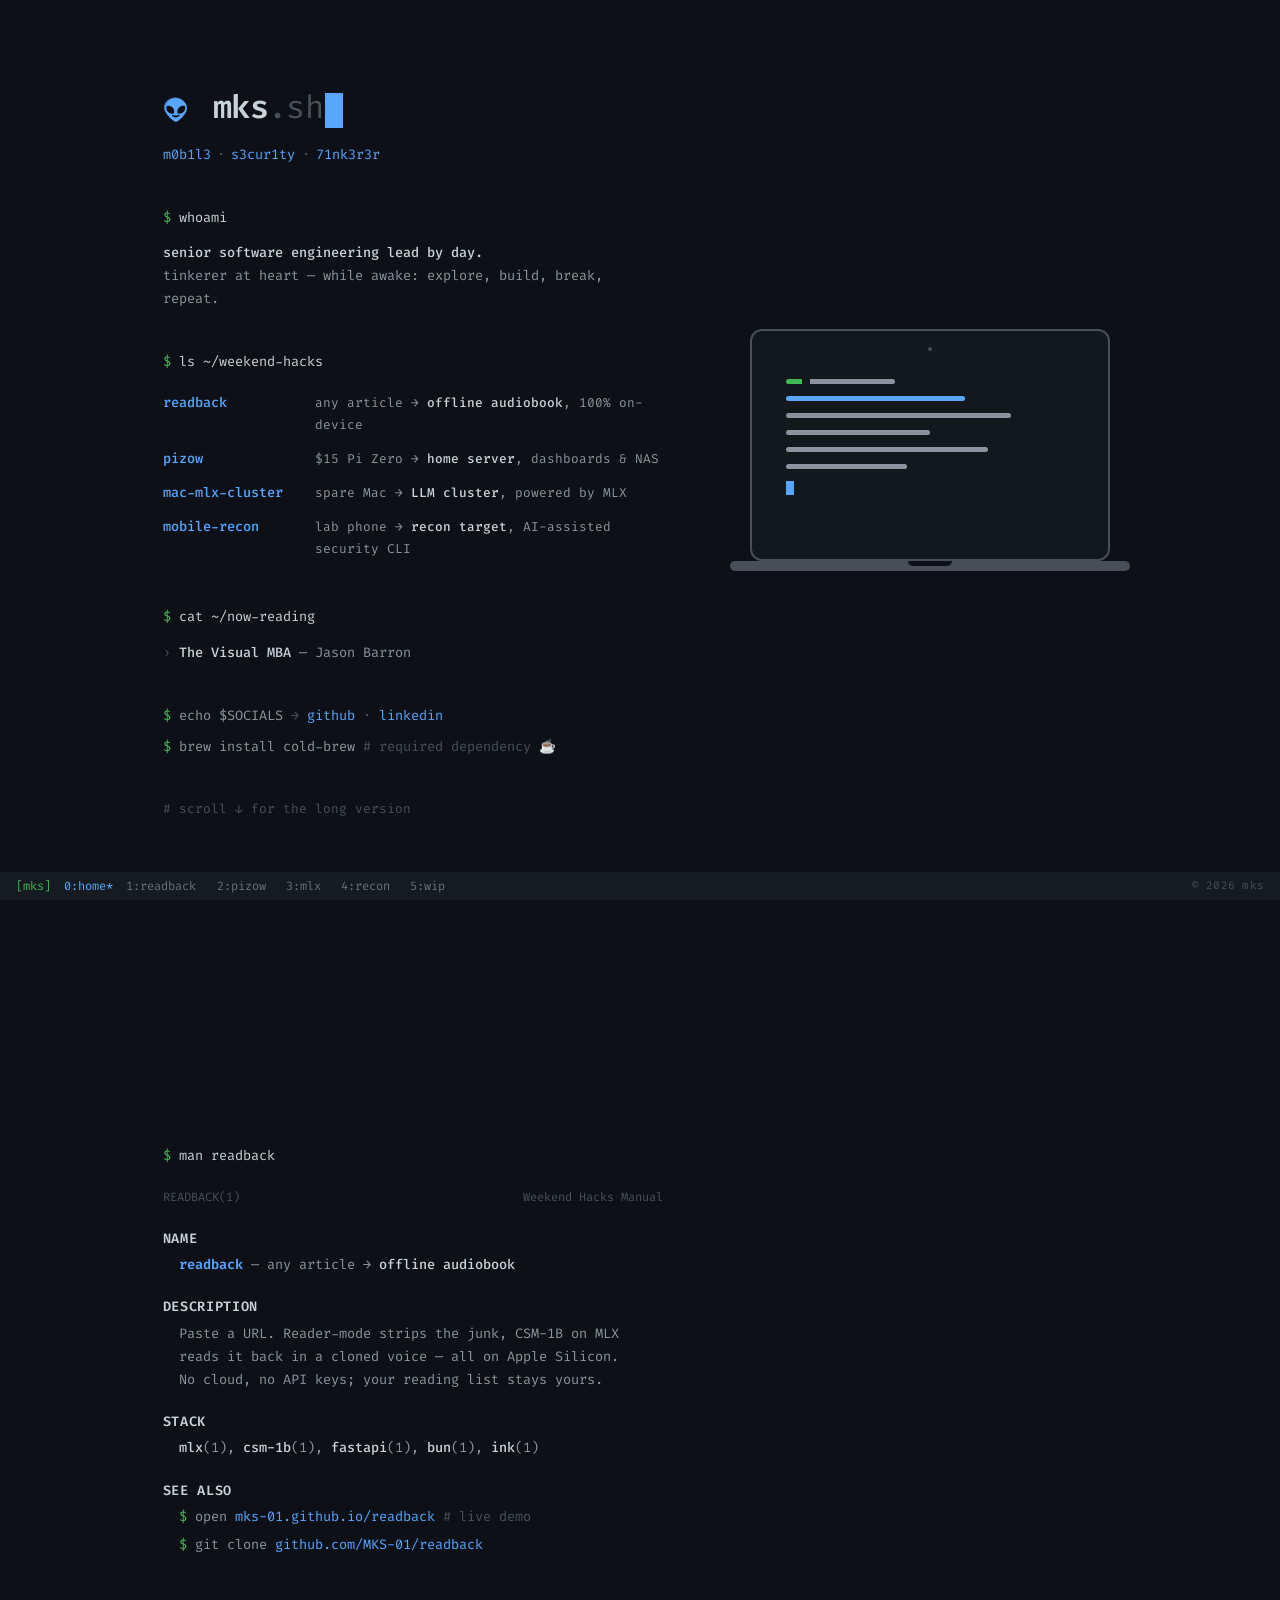
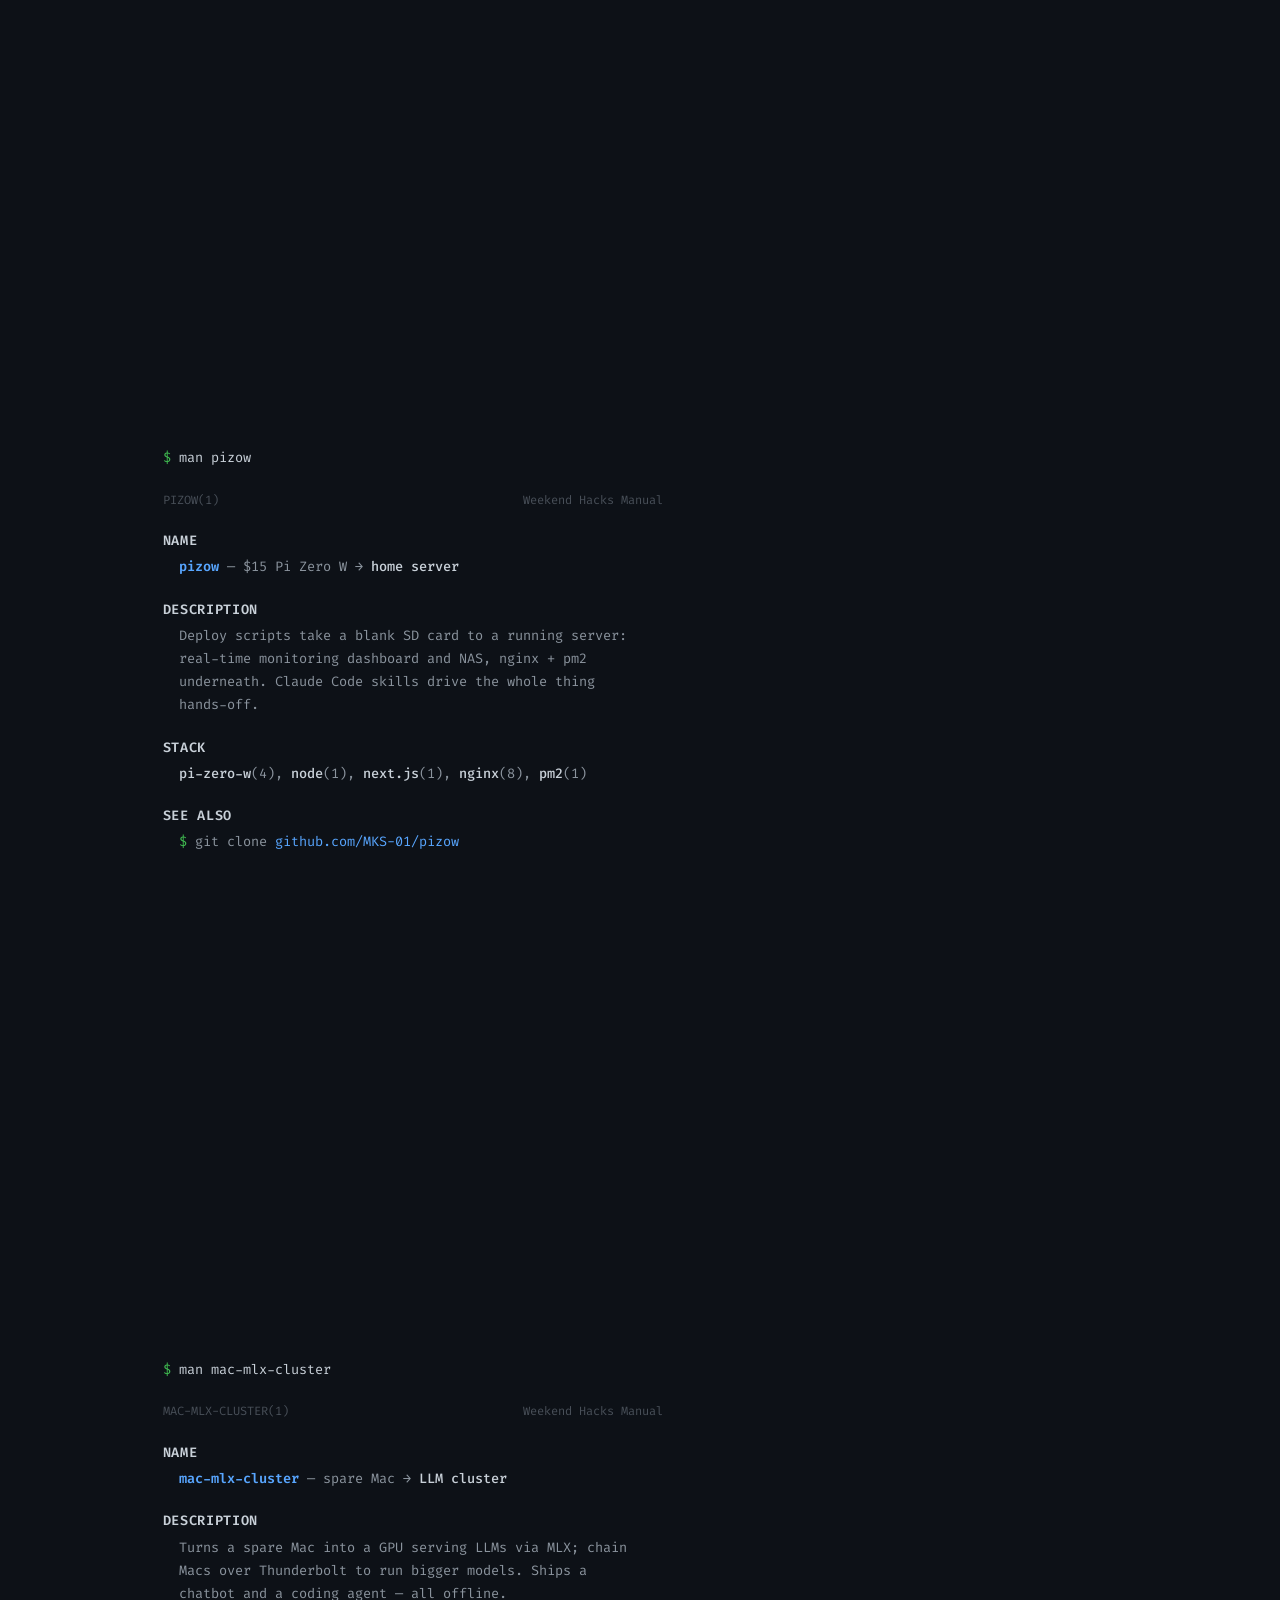
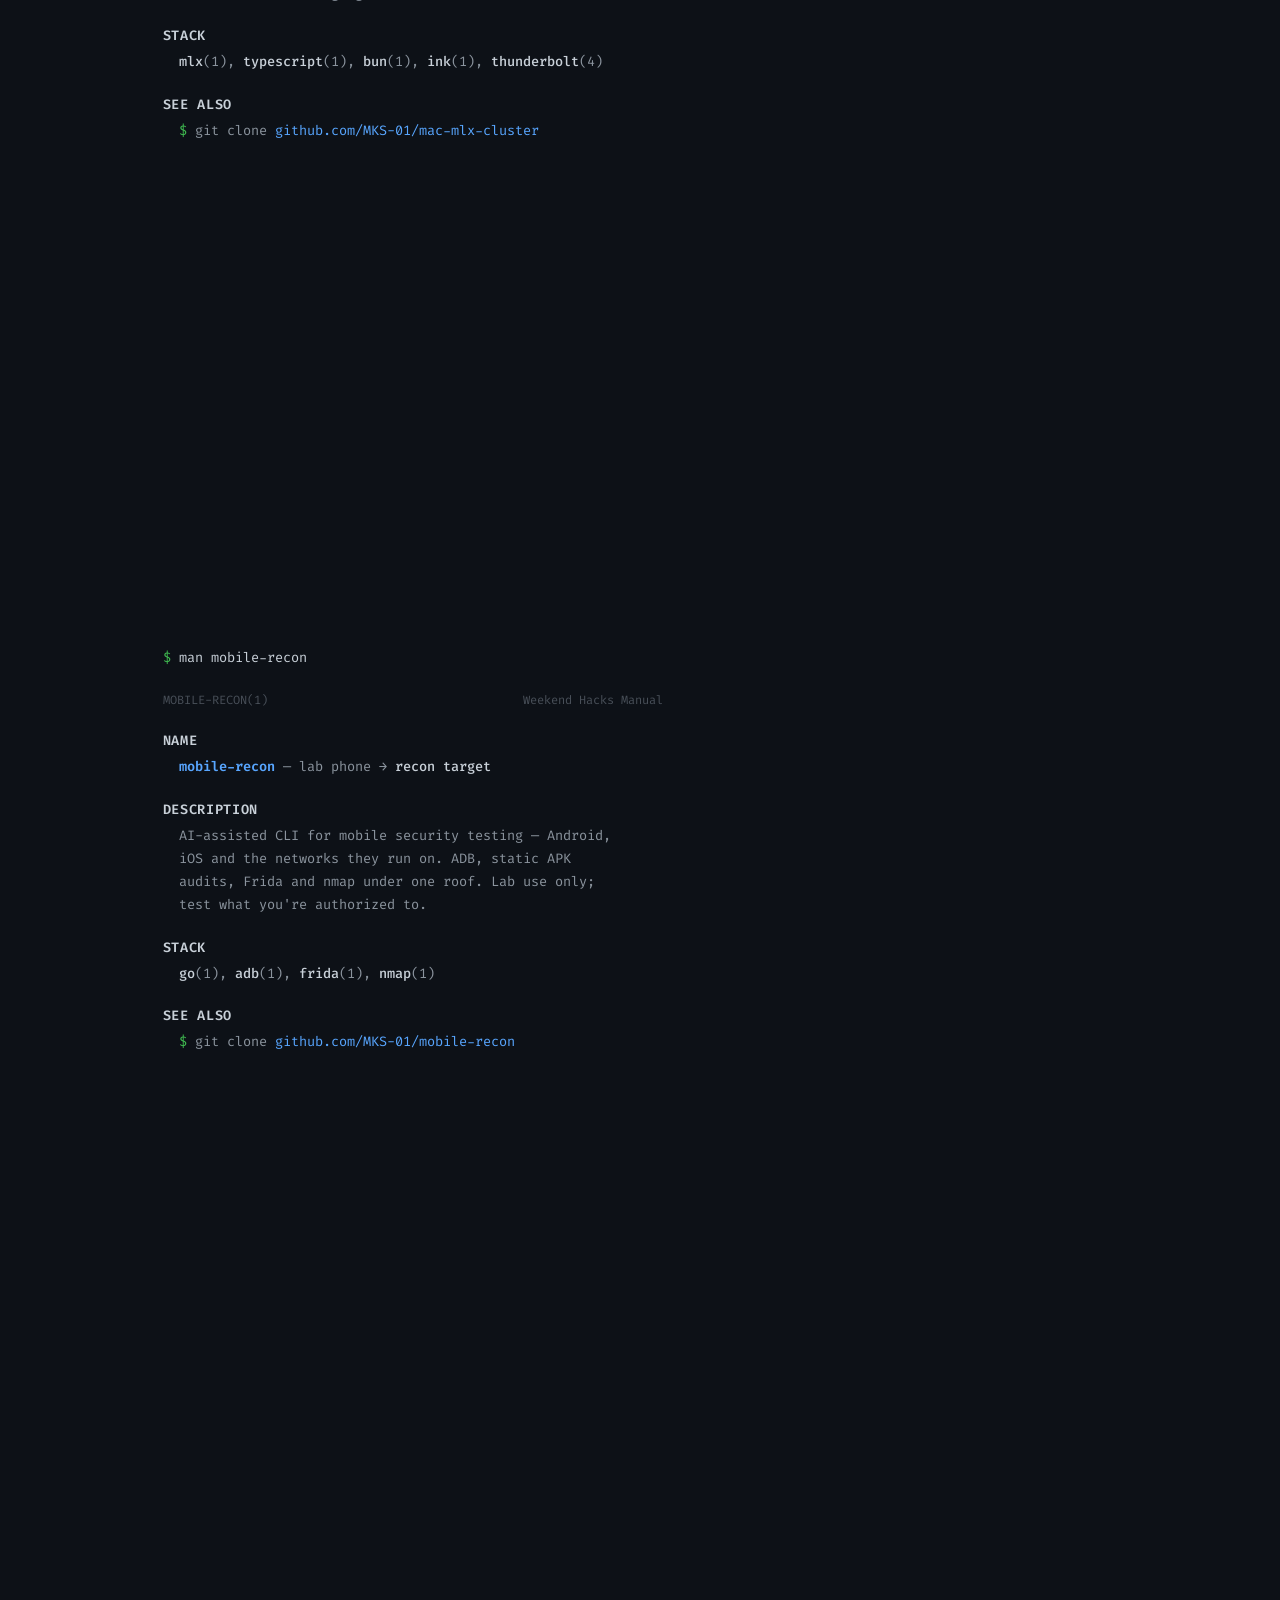
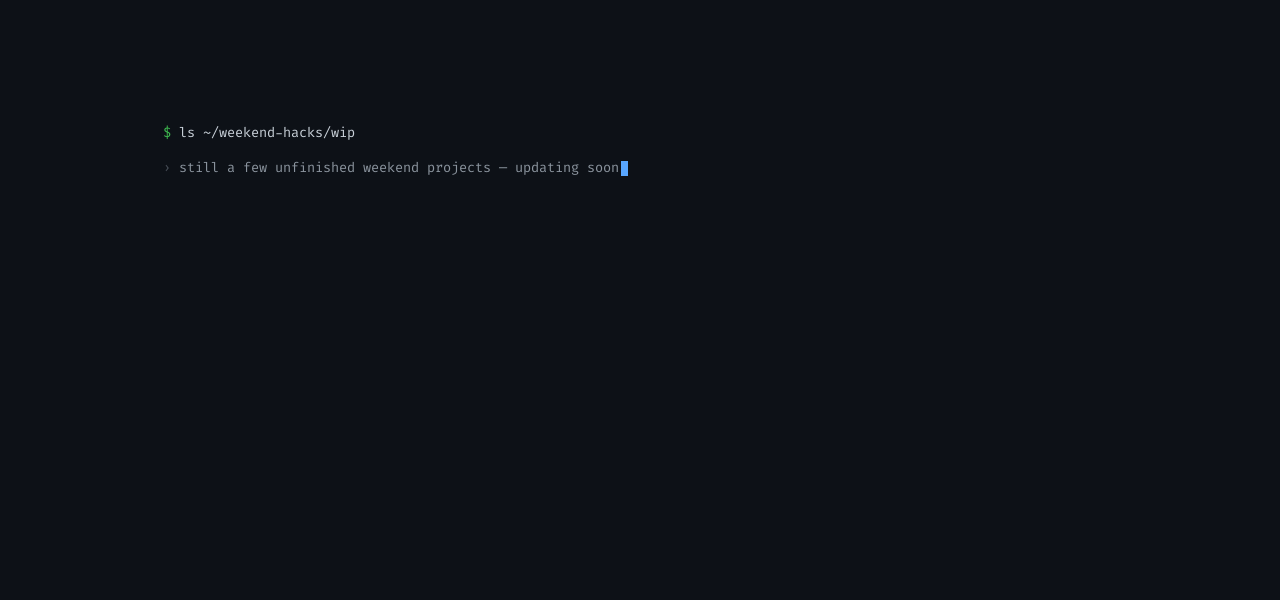
==== commit c3e06c0a: "replace scroll rail with tmux status bar, harden mobile safe-area - section nav is now a tmux-style " ====
--- a/index.html
+++ b/index.html
@@ -2,7 +2,7 @@
 <html lang="en">
 <head>
 <meta charset="utf-8">
-<meta name="viewport" content="width=device-width, initial-scale=1">
+<meta name="viewport" content="width=device-width, initial-scale=1, viewport-fit=cover">
 <title>MKS</title>
 <meta name="description" content="MKS — mobile, security, tinkerer. Old curiosities, new experiments — held together with duct tape and caffeine.">
 <link rel="icon" href="data:image/svg+xml,<svg xmlns='http://www.w3.org/2000/svg' viewBox='0 0 128 128'><path fill='%2358A6FF' d='M64,4.5C36.2,4.5,8,28.1,8,55.8s44.3,67.7,56.2,67.7c13.2,0,55.8-39.9,55.8-67.7S91.8,4.5,64,4.5z'/><path fill='%2358A6FF' d='M64,4.5c14.52,0,29.13,6.42,39.8,16.5C93,9.46,77.17,2,61.47,2c-27.8,0-56,23.6-56,51.3c0,15.6,14.06,35.11,28.47,49.18C20.46,88.64,8,70.49,8,55.8C8,28.1,36.2,4.5,64,4.5z'/><path fill='%230D1117' d='M64,102.35c-9.37,0-16.06-5.52-18.07-8.58c-0.76-0.98-0.92-2.31-0.41-3.44c0.39-0.74,1.17-1.18,2-1.15c0.3,0,0.6,0.05,0.88,0.15C53.1,90.8,57.23,93,64,93s10.92-2.16,15.63-3.63c0.28-0.1,0.58-0.15,0.88-0.15c0.83-0.03,1.61,0.41,2,1.15c0.51,1.13,0.35,2.46-0.41,3.44C80.06,96.83,73.37,102.35,64,102.35z M54.05,81.56c-3,3.88-17.71,3.89-28.85-6.36c-10.09-9.28-9.46-25.64-6.13-28.94s19.19-3.38,28.85,6.36S57.72,77.92,54.05,81.56z M80.08,52.58c9.66-9.7,25.52-9.62,28.85-6.33s3.53,19.11-6.13,28.8S77.64,85,73.94,81.38S70.42,62.28,80.08,52.58z'/></svg>">
@@ -39,6 +39,7 @@
 
   /* ── screens: one snap-stop per scroll ──────────── */
   .screen {
+    min-height: 100vh;   /* fallback for pre-dvh browsers */
     min-height: 100dvh;
     display: flex;
     align-items: center;
@@ -288,7 +289,7 @@
   @media (max-width: 1020px) {
     .mac {
       top: auto;
-      bottom: calc(30px + env(safe-area-inset-bottom));
+      bottom: calc(38px + env(safe-area-inset-bottom));  /* clears the tmux bar */
       left: 50%;
       transform: translateX(-50%) scale(0.75);
       transform-origin: bottom center;
@@ -304,35 +305,43 @@
     .detail-screen { padding-bottom: 220px; }
   }
 
-  /* ── scroll progress rail ───────────────────────── */
+  /* ── section nav: a tmux status bar pinned to the bottom edge.
+     Each screen is a "window"; the active one is accent + starred. */
   .rail {
     position: fixed;
-    right: 1.2rem;
-    top: 50%;
-    transform: translateY(-50%);
+    left: 0;
+    right: 0;
+    bottom: 0;
+    z-index: 10;
     display: flex;
-    flex-direction: column;
-    gap: 0.8rem;
-    z-index: 10;
-  }
+    align-items: center;
+    gap: 1.1em;
+    height: calc(28px + env(safe-area-inset-bottom, 0px));
+    /* max() keeps the ends clear of notch corners in landscape */
+    padding: 0 max(1rem, env(safe-area-inset-right, 0px)) env(safe-area-inset-bottom, 0px) max(1rem, env(safe-area-inset-left, 0px));
+    font-size: 12px;
+    background: #161b22;
+    opacity: 0;
+    animation: fadeIn 500ms var(--ease-out) 1300ms both;
+  }
+  .rail .sess { color: var(--green); }
   .rail a {
-    display: block;
-    width: 7px;
-    height: 7px;
-    border-radius: 2px;
-    background: var(--text-faint);
-    opacity: 0.55;
-    transition: background 200ms var(--ease-out), opacity 200ms var(--ease-out), transform 200ms var(--ease-out);
-  }
-  .rail a:hover { opacity: 1; }
-  .rail a.active {
-    background: var(--accent);
-    opacity: 1;
-    transform: scale(1.3);
-  }
-  @media (max-width: 540px) {
-    .rail { right: 0.55rem; gap: 0.6rem; }
-    .rail a { width: 6px; height: 6px; }
+    color: var(--text-dim);
+    text-decoration: none;
+    opacity: 0.7;
+    transition: color 200ms var(--ease-out), opacity 200ms var(--ease-out);
+  }
+  .rail a::after { content: "*"; opacity: 0; }  /* reserved so the bar doesn't shift */
+  .rail a:hover { opacity: 1; color: var(--text); }
+  .rail a.active { color: var(--accent); opacity: 1; }
+  .rail a.active::after { opacity: 1; }
+  @media (max-width: 640px) {
+    .rail { gap: 0.8em; font-size: 11px; padding-left: 0.7rem; padding-right: 0.7rem; }
+    .rail .sess { display: none; }
+  }
+  @media (max-width: 440px) {
+    /* keeps all six windows on one line down to 360px-wide phones */
+    .rail { gap: 0.55em; font-size: 10.5px; padding-left: 0.55rem; padding-right: 0.55rem; }
   }
 
   /* ── mobile: smaller type + tighter spacing so each screen
@@ -608,20 +617,24 @@
     .projects a { padding: 0.15rem 0; }
   }
 
-  /* fixed page footer — a small persistent © sticker, bottom-left,
-     clear of the docked mac (bottom-center) and the rail (right edge) */
+  /* fixed © sticker — lives in the status bar's right corner,
+     like tmux's right-status */
   .site-foot {
     position: fixed;
-    left: 1.2rem;
-    bottom: 0.9rem;
+    right: max(1rem, env(safe-area-inset-right, 0px));
+    bottom: env(safe-area-inset-bottom, 0px);
+    height: 28px;
+    line-height: 28px;
     font-size: 11px;
     letter-spacing: 0.02em;
     color: var(--text-faint);
-    z-index: 10;
+    z-index: 11;
     pointer-events: none;
-  }
-  @media (max-width: 540px) {
-    .site-foot { left: 0.7rem; bottom: calc(0.6rem + env(safe-area-inset-bottom)); font-size: 10px; }
+    opacity: 0;
+    animation: fadeIn 500ms var(--ease-out) 1300ms both;
+  }
+  @media (max-width: 640px) {
+    .site-foot { display: none; }
   }
 
   .cursor {
@@ -851,12 +864,13 @@
   </div>
 </main>
 <nav class="rail" aria-label="sections">
-  <a href="#home" class="active" aria-label="home"></a>
-  <a href="#readback" aria-label="readback"></a>
-  <a href="#pizow" aria-label="pizow"></a>
-  <a href="#mac-mlx-cluster" aria-label="mac-mlx-cluster"></a>
-  <a href="#mobile-recon" aria-label="mobile-recon"></a>
-  <a href="#wip" aria-label="wip"></a>
+  <span class="sess">[mks]</span>
+  <a href="#home" class="active">0:home</a>
+  <a href="#readback">1:readback</a>
+  <a href="#pizow">2:pizow</a>
+  <a href="#mac-mlx-cluster">3:mlx</a>
+  <a href="#mobile-recon">4:recon</a>
+  <a href="#wip">5:wip</a>
 </nav>
 <div class="site-foot" aria-hidden="true">© <span id="year">2026</span> mks</div>
 <script>
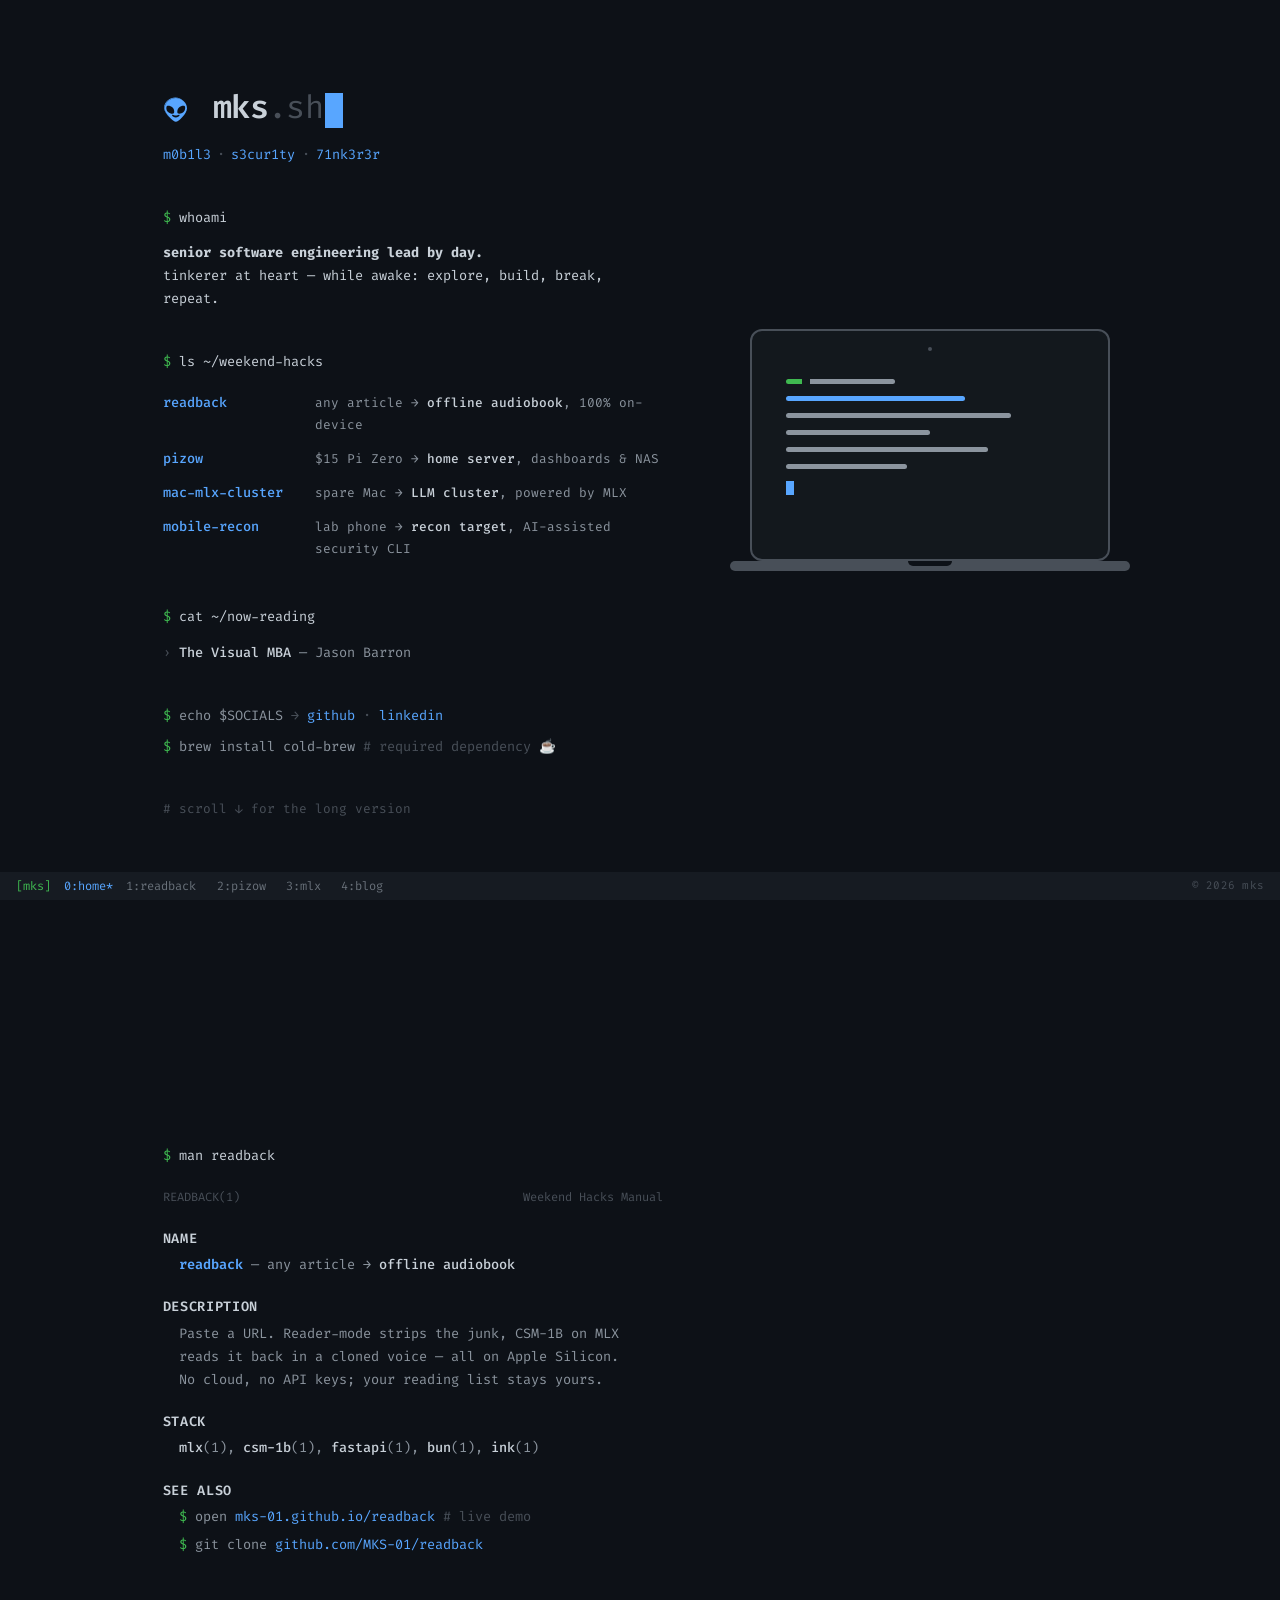
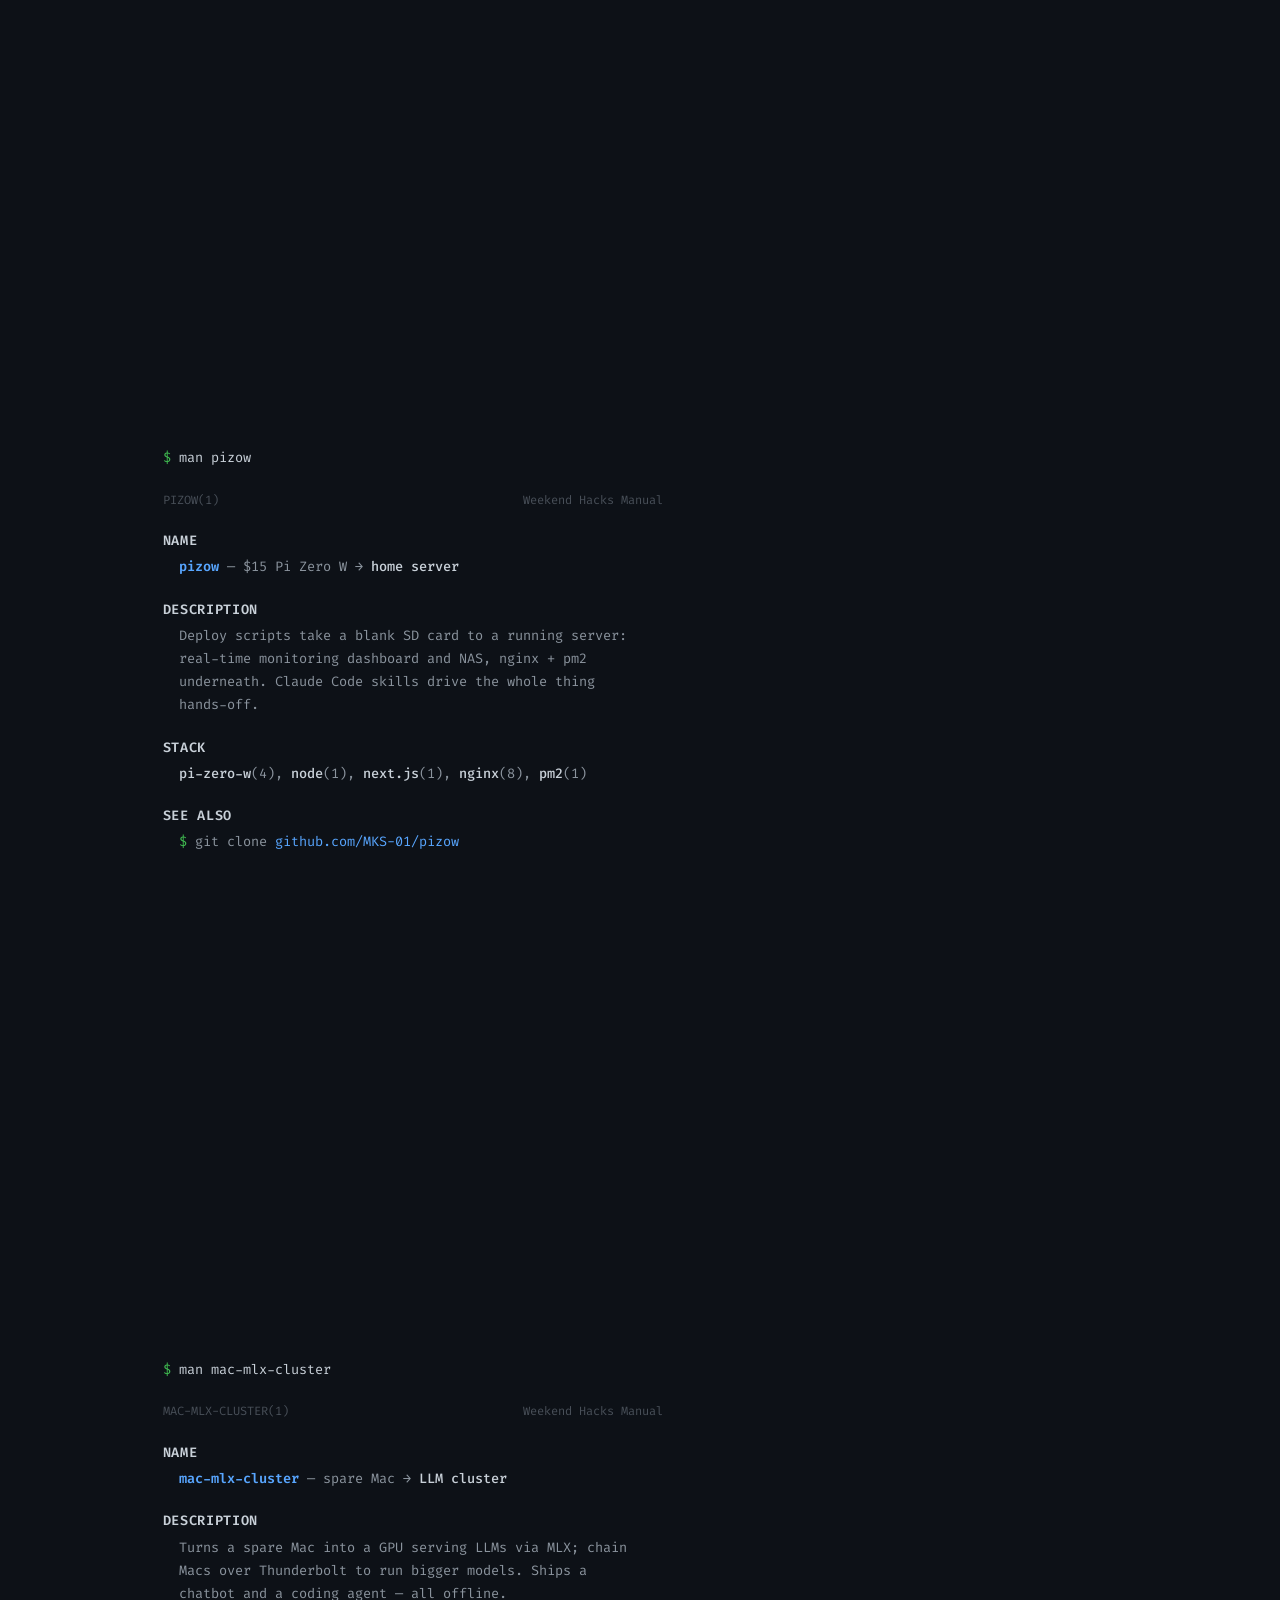
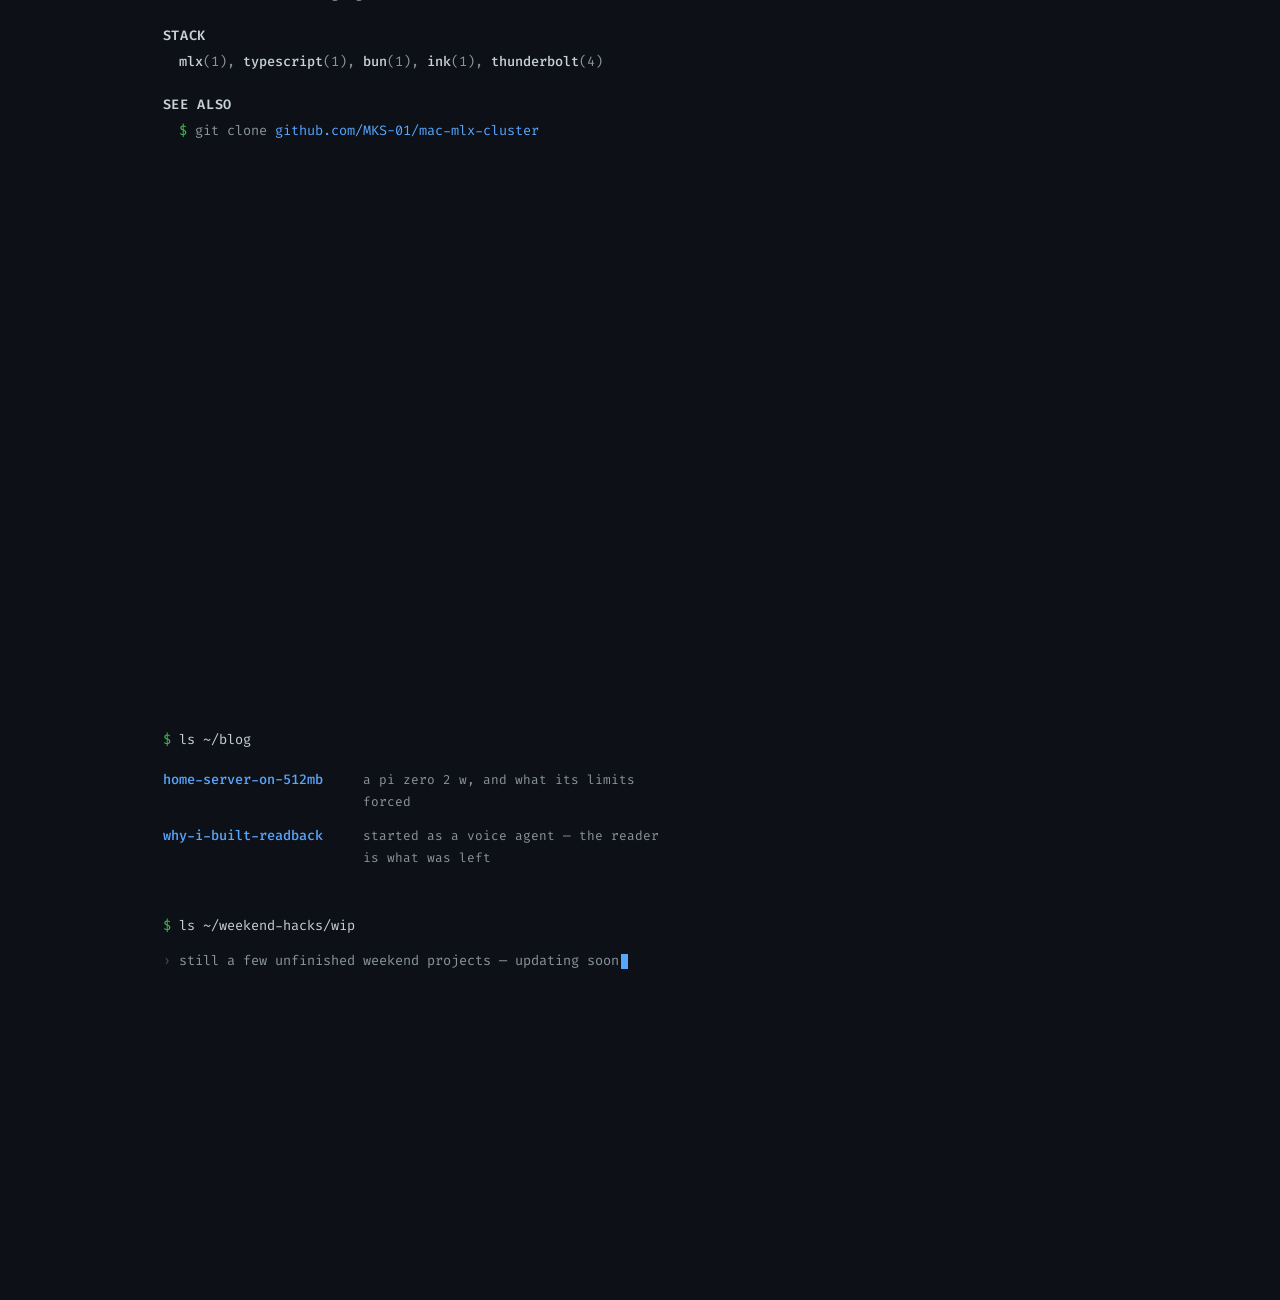
==== commit c38cb057: "feat: add blog, extract shared style.css Splits the design system out of index.html into style.css s" ====
--- a/index.html
+++ b/index.html
@@ -9,33 +9,14 @@
 <link rel="preconnect" href="https://fonts.googleapis.com">
 <link rel="preconnect" href="https://fonts.gstatic.com" crossorigin>
 <link href="https://fonts.googleapis.com/css2?family=Fira+Code:wght@400;500;600&display=swap" rel="stylesheet">
+<link rel="stylesheet" href="style.css">
 <style>
-  :root {
-    --bg: #0d1117;
-    --text: #c9d1d9;
-    --text-dim: #8b949e;
-    --text-faint: #484f58;
-    --accent: #58a6ff;
-    --green: #3fb950;
-    --ease-out: cubic-bezier(0.23, 1, 0.32, 1);
-  }
-
-  * { margin: 0; padding: 0; box-sizing: border-box; }
-
-  html {
-    scrollbar-gutter: stable;
-    scroll-snap-type: y mandatory;
-    scroll-behavior: smooth;
-  }
-
-  body {
-    background: var(--bg);
-    color: var(--text);
-    font-family: "Fira Code", ui-monospace, SFMono-Regular, Menlo, monospace;
-    font-size: 14px;
-    line-height: 1.7;
-    -webkit-font-smoothing: antialiased;
-  }
+  /* ── deck-only layout. Shared tokens + terminal grammar live in
+     style.css; everything below is unique to this page. ───────── */
+
+  /* Mandatory snap belongs to the deck ONLY — never move this into
+     style.css, it would wreck long-form scrolling on blog posts. */
+  html { scroll-snap-type: y mandatory; }
 
   /* ── screens: one snap-stop per scroll ──────────── */
   .screen {
@@ -52,92 +33,17 @@
     max-width: 720px;
   }
 
-  /* ── terminal print entrance ────────────────────── */
-  /* Each line prints in sequence, like a shell streaming output. */
-  .in {
-    opacity: 0;
-    animation: printIn 320ms var(--ease-out) both;
-    animation-delay: calc(var(--i, 0) * 55ms);
-  }
-
   /* below-the-fold screens hold their output until scrolled into view */
   .reveal .in { animation-play-state: paused; }
   .reveal.on .in { animation-play-state: running; }
 
-  @keyframes printIn {
-    from { opacity: 0; transform: translateY(6px); }
-    to   { opacity: 1; transform: translateY(0); }
-  }
-
-  @media (prefers-reduced-motion: reduce) {
-    html { scroll-behavior: auto; }
-    .in { animation-duration: 1ms; transform: none; }
-    .cursor { animation: none; }
-    .hint .down { animation: none; }
-  }
-
-  /* ── header ─────────────────────────────────────── */
-  header h1 {
-    font-size: 2rem;
-    font-weight: 600;
-    letter-spacing: -0.02em;
-    color: var(--text);
-  }
-  header h1 .tld { color: var(--text-faint); font-weight: 400; }
-  header h1 .alien {
-    width: 1.6rem;
-    height: 1.6rem;
-    margin-right: 0.4rem;
-    vertical-align: -0.14em;
-  }
-
-  .role {
-    margin-top: 0.5rem;
-    color: var(--text-dim);
-    font-size: 0.85rem;
-  }
-  .role a { color: var(--accent); text-decoration: none; }
-  .role .sep { color: var(--text-faint); margin: 0 0.4rem; }
-  .role .k { color: var(--accent); }
-
-  /* ── prompt lines ───────────────────────────────── */
-  .prompt {
-    margin-top: 2.5rem;
-    color: var(--text-dim);
-    font-size: 0.85rem;
-  }
-  .prompt::before {
-    content: "$ ";
-    color: var(--green);
-  }
-  .prompt, .cmdline { overflow-wrap: anywhere; }
-  .prompt .cmd { color: var(--text); }
-
+  /* only the screen's FIRST prompt loses its top margin — the blog screen
+     runs two ($ ls ~/blog, then $ ls ~/weekend-hacks/wip) and the second
+     needs its normal rhythm to read as a separate command */
   .screen .inner > section:first-child .prompt,
-  .detail-screen .prompt { margin-top: 0; }
-
-  .output {
-    margin-top: 0.75rem;
-    font-size: 0.85rem;
-  }
-
-  /* ── whoami ─────────────────────────────────────── */
-  .bio {
-    color: var(--text-dim);
-    font-size: 0.85rem;
-    max-width: 66ch;
-  }
-  .bio b { color: var(--text); font-weight: 500; }
-
-  /* ── now-reading ────────────────────────────────── */
-  .reading {
-    color: var(--text-dim);
-    font-size: 0.85rem;
-  }
-  .reading .arrow { color: var(--text-faint); margin-right: 0.5rem; }
-  .reading b { color: var(--text); font-weight: 500; }
-
-  /* ── projects ───────────────────────────────────── */
+  .detail-screen .content > .prompt:first-child { margin-top: 0; }
+
+  /* ── projects + blog index (same two-column list shape) ── */
   .projects { list-style: none; }
 
   .projects a {
@@ -168,6 +74,9 @@
     transition: color 150ms ease;
   }
   .projects .desc b { color: var(--text); font-weight: 500; }
+  /* post slugs run longer than project names — widen that column so they
+     don't wrap mid-slug. Fits ~23 chars; keep slugs at or under that. */
+  #blog .projects .name { width: 12.5rem; }
 
   @media (max-width: 540px) {
     .projects a { flex-direction: column; gap: 0.1rem; padding: 0.5rem 0; }
@@ -180,8 +89,7 @@
   .detail-screen .content { max-width: 500px; }
 
   /* ── the mac: fixed on the right across all screens.
-     Lid swings open once you scroll off the top, folds shut
-     when you come back; the app on screen follows the scroll. */
+     Lid is hardcoded open; the app on screen follows the scroll. */
   .mac {
     position: fixed;
     top: 50%;
@@ -193,7 +101,6 @@
     opacity: 0;
     animation: fadeIn 500ms var(--ease-out) 900ms both;
   }
-  @keyframes fadeIn { to { opacity: 1; } }
   .mac .lid {
     position: relative;
     box-sizing: border-box;
@@ -252,8 +159,7 @@
   .mac[data-app="readback"] .app-readback,
   .mac[data-app="pizow"] .app-pizow,
   .mac[data-app="mac-mlx-cluster"] .app-mlx,
-  .mac[data-app="mobile-recon"] .app-recon,
-  .mac[data-app="wip"] .app-wip {
+  .mac[data-app="blog"] .app-blog {
     opacity: 1;
     transform: none;
   }
@@ -305,57 +211,31 @@
     .detail-screen { padding-bottom: 220px; }
   }
 
-  /* ── section nav: a tmux status bar pinned to the bottom edge.
-     Each screen is a "window"; the active one is accent + starred. */
-  .rail {
-    position: fixed;
-    left: 0;
-    right: 0;
-    bottom: 0;
-    z-index: 10;
-    display: flex;
-    align-items: center;
-    gap: 1.1em;
-    height: calc(28px + env(safe-area-inset-bottom, 0px));
-    /* max() keeps the ends clear of notch corners in landscape */
-    padding: 0 max(1rem, env(safe-area-inset-right, 0px)) env(safe-area-inset-bottom, 0px) max(1rem, env(safe-area-inset-left, 0px));
-    font-size: 12px;
-    background: #161b22;
-    opacity: 0;
-    animation: fadeIn 500ms var(--ease-out) 1300ms both;
-  }
-  .rail .sess { color: var(--green); }
-  .rail a {
-    color: var(--text-dim);
-    text-decoration: none;
-    opacity: 0.7;
-    transition: color 200ms var(--ease-out), opacity 200ms var(--ease-out);
-  }
-  .rail a::after { content: "*"; opacity: 0; }  /* reserved so the bar doesn't shift */
-  .rail a:hover { opacity: 1; color: var(--text); }
-  .rail a.active { color: var(--accent); opacity: 1; }
-  .rail a.active::after { opacity: 1; }
-  @media (max-width: 640px) {
-    .rail { gap: 0.8em; font-size: 11px; padding-left: 0.7rem; padding-right: 0.7rem; }
-    .rail .sess { display: none; }
-  }
-  @media (max-width: 440px) {
-    /* keeps all six windows on one line down to 360px-wide phones */
-    .rail { gap: 0.55em; font-size: 10.5px; padding-left: 0.55rem; padding-right: 0.55rem; }
-  }
-
-  /* ── mobile: smaller type + tighter spacing so each screen
-     fits one viewport (bottom was clipping on Android) ────── */
+  /* ── mobile: tighter spacing so each screen fits one viewport
+     (bottom was clipping on Android) ─────────────────────────── */
   @media (max-width: 540px) {
-    html { font-size: 13.5px; }
-    body { font-size: 12px; }
     .screen { padding: 2rem 1.25rem calc(2rem + env(safe-area-inset-bottom)); }
     /* keep detail text clear of the docked mac (don't let the
        shorthand above clobber the padding-bottom set earlier) */
-    .detail-screen { padding-bottom: calc(220px + env(safe-area-inset-bottom)); }
-    .prompt { margin-top: 1.9rem; }
-    footer { margin-top: 1.9rem; }
+    .detail-screen { padding-bottom: calc(240px + env(safe-area-inset-bottom)); }
     .hint { margin-top: 1.9rem; }
+  }
+
+  /* short mobile viewports: a man page + the full-size docked mac don't
+     both fit, and the mac was drawing over the content. NOTE: iOS Safari
+     with scroll-snap rarely collapses its URL bar, so most iPhones live
+     at ~620-760px viewport height permanently — the mac must still show
+     there, just smaller. Only truly tiny viewports lose it. */
+  @media (max-width: 1020px) and (max-height: 760px) {
+    .mac {
+      transform: translateX(-50%) scale(0.5);
+      bottom: calc(30px + env(safe-area-inset-bottom));
+    }
+    .detail-screen { padding-bottom: calc(160px + env(safe-area-inset-bottom)); }
+  }
+  @media (max-width: 1020px) and (max-height: 660px) {
+    .mac { opacity: 0; }
+    .detail-screen { padding-bottom: calc(3rem + env(safe-area-inset-bottom)); }
   }
 
   /* ── project detail screens ─────────────────────── */
@@ -479,94 +359,64 @@
   }
   @keyframes caret { 50% { border-color: transparent; } }
 
-  /* wip: fresh prompt — git init cycles project names, prompt waits */
-  .app-wip .wline {
-    line-height: 1.5;
-    margin-bottom: 7px;
+  /* blog: a less(1) pager — text scrolls, status line counts up */
+  .app-blog .pager {
+    height: 86px;
+    overflow: hidden;
+    position: relative;
+  }
+  .app-blog .ptext { animation: pageScroll 11s ease-in-out infinite; }
+  .app-blog .bline {
+    height: 5px;
+    border-radius: 2.5px;
+    margin-bottom: 11px;
+    width: var(--w, 60%);
+    background: var(--text-dim);
+    opacity: 0.55;
+  }
+  .app-blog .bline.h { background: var(--accent); opacity: 0.9; height: 7px; }
+  @keyframes pageScroll {
+    0%,   18%  { transform: translateY(0); }
+    32%,  50%  { transform: translateY(-32px); }
+    64%,  82%  { transform: translateY(-64px); }
+    100%       { transform: translateY(0); }
+  }
+  /* less's inverted status line at the foot of the pager */
+  .app-blog .lstatus {
+    margin-top: 0.5rem;
+    background: rgba(139, 148, 158, 0.16);
+    color: var(--text-faint);
+    font-size: 0.68rem;
+    padding: 1px 5px;
     white-space: nowrap;
-    color: var(--text-dim);
-  }
-  .app-wip .g { color: var(--green); }
-  .app-wip .faint { color: var(--text-faint); }
-  .app-wip .cycle {
+    overflow: hidden;
+  }
+  .app-blog .pcts {
+    display: block;
+    animation: pagePct 11s steps(1) infinite;
+  }
+  .app-blog .pcts span { display: block; height: 1.5em; color: var(--accent); }
+
+  .cycle {
     display: inline-block;
     height: 1.5em;
     line-height: 1.5em;
     overflow: hidden;
     vertical-align: bottom;
   }
-  .app-wip .names {
-    display: block;
-    animation: wipNames 8.8s steps(1) infinite;
-  }
-  .app-wip .names span {
-    display: block;
-    height: 1.5em;
-    color: var(--accent);
-  }
-  @keyframes wipNames {
-    0%,   22%  { transform: translateY(0); }
-    25%,  47%  { transform: translateY(-1.5em); }
-    50%,  72%  { transform: translateY(-3em); }
-    75%,  97%  { transform: translateY(-4.5em); }
+  @keyframes pagePct {
+    0%,   18%  { transform: translateY(0); }
+    32%,  50%  { transform: translateY(-1.5em); }
+    64%,  82%  { transform: translateY(-3em); }
     100%       { transform: translateY(0); }
-  }
-  .app-wip .wcursor {
-    display: inline-block;
-    width: 7px;
-    height: 1em;
-    background: var(--accent);
-    vertical-align: -0.15em;
-    animation: blink 1.1s steps(1) infinite;
   }
 
   @media (prefers-reduced-motion: reduce) {
     .type { width: 24ch; }
+    .hint .down { animation: none; }
     .mac * { animation: none !important; transition: none !important; }
     .mac .lid { transform: none !important; }
     .mac .tline, .mac .dcursor { opacity: 1 !important; }
-  }
-
-  /* man-page layout for project READMEs */
-  .man-head {
-    display: flex;
-    justify-content: space-between;
-    gap: 1rem;
-    margin-top: 1.25rem;
-    color: var(--text-faint);
-    font-size: 0.75rem;
-  }
-  .man-sec {
-    margin-top: 1.2rem;
-    color: var(--text);
-    font-size: 0.85rem;
-    font-weight: 600;
-    letter-spacing: 0.05em;
-  }
-
-  .man-body {
-    margin-top: 0.2rem;
-    padding-left: 2ch;
-    color: var(--text-dim);
-    font-size: 0.85rem;
-    max-width: 58ch;
-  }
-  .man-body .pname { color: var(--accent); font-weight: 600; }
-  .man-body b { color: var(--text); font-weight: 500; }
-
-  .cmdline {
-    margin-top: 1.5rem;
-    color: var(--text-dim);
-    font-size: 0.85rem;
-  }
-  .cmdline + .cmdline { margin-top: 0.4rem; }
-  .man-body .cmdline { margin-top: 0; }
-  .man-body .cmdline + .cmdline { margin-top: 0.3rem; }
-  .cmdline::before { content: "$ "; color: var(--green); }
-  .cmdline a { color: var(--accent); text-decoration: none; }
-  .cmdline .comment { color: var(--text-faint); }
-  @media (hover: hover) and (pointer: fine) {
-    .cmdline a:hover { text-decoration: underline; text-underline-offset: 3px; }
   }
 
   /* ── scroll hint ────────────────────────────────── */
@@ -580,26 +430,6 @@
     animation: bob 2s ease-in-out infinite;
   }
   @keyframes bob { 50% { transform: translateY(3px); } }
-
-  /* ── footer ─────────────────────────────────────── */
-  footer {
-    margin-top: 2.5rem;
-    font-size: 0.85rem;
-    display: flex;
-    flex-direction: column;
-    gap: 0.5rem;
-  }
-  footer a {
-    color: var(--accent);
-    text-decoration: none;
-    transition: color 150ms ease;
-  }
-  @media (hover: hover) and (pointer: fine) {
-    footer a:hover { text-decoration: underline; text-underline-offset: 3px; }
-  }
-  .footer-line, .signoff { color: var(--text-dim); }
-  .footer-line::before, .signoff::before { content: "$ "; color: var(--green); }
-  .footer-line .sep, .signoff .comment { color: var(--text-faint); }
 
   /* ── short viewports (laptops) ──────────────────────
      The home stack is ~760px tall; on shorter screens the flex-centering
@@ -616,37 +446,6 @@
     .prompt, footer, .hint { margin-top: 1.2rem; }
     .projects a { padding: 0.15rem 0; }
   }
-
-  /* fixed © sticker — lives in the status bar's right corner,
-     like tmux's right-status */
-  .site-foot {
-    position: fixed;
-    right: max(1rem, env(safe-area-inset-right, 0px));
-    bottom: env(safe-area-inset-bottom, 0px);
-    height: 28px;
-    line-height: 28px;
-    font-size: 11px;
-    letter-spacing: 0.02em;
-    color: var(--text-faint);
-    z-index: 11;
-    pointer-events: none;
-    opacity: 0;
-    animation: fadeIn 500ms var(--ease-out) 1300ms both;
-  }
-  @media (max-width: 640px) {
-    .site-foot { display: none; }
-  }
-
-  .cursor {
-    display: inline-block;
-    width: 0.55em;
-    height: 1.1em;
-    background: var(--accent);
-    vertical-align: text-bottom;
-    margin-left: 2px;
-    animation: blink 1.1s steps(1) infinite;
-  }
-  @keyframes blink { 50% { opacity: 0; } }
 </style>
 <noscript><style>.reveal .in { animation-play-state: running; } .mac .lid { transform: none; } .mac .tline, .mac .dcursor { opacity: 1; }</style></noscript>
 </head>
@@ -692,7 +491,8 @@
             </a>
           </li>
           <li class="in" style="--i:7">
-            <a href="#mobile-recon">
+            <!-- no detail screen for this one — straight to the repo -->
+            <a href="https://github.com/MKS-01/mobile-recon">
               <span class="name">mobile-recon</span>
               <p class="desc">lab phone → <b>recon target</b>, AI-assisted security CLI</p>
             </a>
@@ -748,18 +548,21 @@
             <div class="gauge"><span class="lbl">gpu</span><div class="bar"><i style="--lo:35%;--hi:92%;--t:1.8s"></i></div></div>
             <p class="type">&gt; streaming ~38 tok/s…</p>
           </div>
-          <div class="app app-recon">
-            <p class="pane-title"><b>mobile-recon</b> · scanning</p>
-            <div class="kv"><span class="k">device</span><span>pixel-4a · adb</span></div>
-            <div class="kv"><span class="k">net</span><span>192.168.1.0/24 · nmap</span></div>
-            <div class="gauge"><span class="lbl">scan</span><div class="bar"><i style="--lo:15%;--hi:88%;--t:2.6s"></i></div></div>
-            <p class="type">&gt; 12 findings · 3 hosts…</p>
-          </div>
-          <div class="app app-wip">
-            <p class="pane-title"><b>wip</b> · ~/weekend-hacks</p>
-            <p class="wline"><span class="g">$</span> git init <span class="cycle"><span class="names"><span>lora-mesh</span><span>robot-arm</span><span>offline-llm</span><span>next-thing</span></span></span></p>
-            <p class="wline faint">Initialized empty git repository</p>
-            <p class="wline"><span class="g">$</span> <span class="wcursor"></span></p>
+          <div class="app app-blog">
+            <p class="pane-title"><b>blog</b> · less</p>
+            <div class="pager">
+              <div class="ptext">
+                <div class="bline h" style="--w:66%"></div>
+                <div class="bline" style="--w:88%"></div>
+                <div class="bline" style="--w:74%"></div>
+                <div class="bline" style="--w:92%"></div>
+                <div class="bline" style="--w:58%"></div>
+                <div class="bline h" style="--w:48%"></div>
+                <div class="bline" style="--w:84%"></div>
+                <div class="bline" style="--w:70%"></div>
+              </div>
+            </div>
+            <p class="lstatus">~/blog/*.md <span class="cycle"><span class="pcts"><span>18%</span><span>46%</span><span>73%</span></span></span></p>
           </div>
         </div>
         <div class="base"><i class="notch"></i></div>
@@ -831,33 +634,46 @@
     </div>
   </div>
 
-  <div class="screen detail-screen reveal" id="mobile-recon">
+
+
+  <!-- ── blog index (+ the wip line, folded in here) ─────────────────
+       ADD A POST = 2 steps:
+         1. copy blog/_template.html → blog/<slug>.html, fill it in
+         2. paste the <li> below into the list, NEWEST FIRST, then push the
+            two wip lines' --i up by one so the print order stays sequential
+
+       <li class="in" style="--i:N">
+         <a href="blog/<slug>.html">
+           <span class="name"><slug></span>
+           <p class="desc">one dry line, same shape as a project</p>
+         </a>
+       </li>
+
+       Keep it to ~10 posts and slugs to ≤23 chars — this screen is sized
+       for one viewport, and longer slugs wrap the name column.
+  ── -->
+  <div class="screen detail-screen reveal" id="blog">
     <div class="inner">
       <div class="content">
-      <p class="prompt in" style="--i:0"><span class="cmd">man mobile-recon</span></p>
+      <p class="prompt in" style="--i:0"><span class="cmd">ls ~/blog</span></p>
+      <ul class="output projects">
+        <li class="in" style="--i:1">
+          <a href="blog/home-server-on-512mb.html">
+            <span class="name">home-server-on-512mb</span>
+            <p class="desc">a pi zero 2 w, and what its limits forced</p>
+          </a>
+        </li>
+        <li class="in" style="--i:2">
+          <a href="blog/why-i-built-readback.html">
+            <span class="name">why-i-built-readback</span>
+            <p class="desc">started as a voice agent — the reader is what was left</p>
+          </a>
+        </li>
+      </ul>
+
+      <p class="prompt in" style="--i:3"><span class="cmd">ls ~/weekend-hacks/wip</span></p>
       <div class="output">
-        <p class="man-head in" style="--i:1"><span>MOBILE-RECON(1)</span><span>Weekend Hacks Manual</span></p>
-        <p class="man-sec in" style="--i:2">NAME</p>
-        <p class="man-body in" style="--i:3"><span class="pname">mobile-recon</span> — lab phone → <b>recon target</b></p>
-        <p class="man-sec in" style="--i:4">DESCRIPTION</p>
-        <p class="man-body in" style="--i:5">AI-assisted CLI for mobile security testing — Android, iOS and the networks they run on. ADB, static APK audits, Frida and nmap under one roof. Lab use only; test what you're authorized to.</p>
-        <p class="man-sec in" style="--i:6">STACK</p>
-        <p class="man-body in" style="--i:7"><b>go</b>(1), <b>adb</b>(1), <b>frida</b>(1), <b>nmap</b>(1)</p>
-        <p class="man-sec in" style="--i:8">SEE ALSO</p>
-        <div class="man-body">
-          <p class="cmdline in" style="--i:9">git clone <a href="https://github.com/MKS-01/mobile-recon">github.com/MKS-01/mobile-recon</a></p>
-        </div>
-      </div>
-      </div>
-    </div>
-  </div>
-
-  <div class="screen detail-screen reveal" id="wip">
-    <div class="inner">
-      <div class="content">
-      <p class="prompt in" style="--i:0"><span class="cmd">ls ~/weekend-hacks/wip</span></p>
-      <div class="output">
-        <p class="reading in" style="--i:1"><span class="arrow">›</span>still a few unfinished weekend projects — updating soon<span class="cursor"></span></p>
+        <p class="reading in" style="--i:4"><span class="arrow">›</span>still a few unfinished weekend projects — updating soon<span class="cursor"></span></p>
       </div>
       </div>
     </div>
@@ -869,8 +685,7 @@
   <a href="#readback">1:readback</a>
   <a href="#pizow">2:pizow</a>
   <a href="#mac-mlx-cluster">3:mlx</a>
-  <a href="#mobile-recon">4:recon</a>
-  <a href="#wip">5:wip</a>
+  <a href="#blog">4:blog</a>
 </nav>
 <div class="site-foot" aria-hidden="true">© <span id="year">2026</span> mks</div>
 <script>
@@ -904,6 +719,45 @@
     document.querySelectorAll(".reveal").forEach((s) => s.classList.add("on"));
   }
 
+  /* In-page anchor nav (tmux bar + landing links). iOS Safari mis-handles
+     hash jumps under `scroll-snap-type: mandatory` — it lands on the wrong
+     screen or snaps back. Drive the scroll ourselves with snap momentarily
+     off, then restore it. */
+  const root = document.documentElement;
+  let snapTimer;
+  const restoreSnap = () => {
+    clearTimeout(snapTimer);
+    root.style.scrollSnapType = "";
+    window.removeEventListener("scrollend", restoreSnap);
+  };
+  const goTo = (target, smooth) => {
+    clearTimeout(snapTimer);
+    root.style.scrollSnapType = "none";
+    target.scrollIntoView({ behavior: smooth ? "smooth" : "auto", block: "start" });
+    // re-arm snap when the scroll settles — scrollend fires at the true
+    // end regardless of distance (iOS 16.4+); timeout covers older Safari
+    // and the case where the page was already at the target (no scroll).
+    window.addEventListener("scrollend", restoreSnap, { once: true });
+    snapTimer = setTimeout(restoreSnap, 1200);
+  };
+  document.querySelectorAll('a[href^="#"]').forEach((a) => {
+    a.addEventListener("click", (e) => {
+      const target = document.getElementById(a.getAttribute("href").slice(1));
+      if (!target) return;
+      e.preventDefault();
+      goTo(target, true);
+      history.replaceState(null, "", a.getAttribute("href"));
+    });
+  });
+
+  /* Landing on a deep link (e.g. back from a post to #blog): the browser's
+     own hash scroll is unreliable under mandatory snap on iOS, same as the
+     click case. Redo it ourselves once layout has settled. */
+  if (location.hash.length > 1) {
+    const target = document.getElementById(location.hash.slice(1));
+    if (target) requestAnimationFrame(() => goTo(target, false));
+  }
+
   const yr = document.getElementById("year");
   if (yr) yr.textContent = new Date().getFullYear();
 </script>
--- a/style.css
+++ b/style.css
@@ -0,0 +1,257 @@
+/* ── mks.sh — shared design system ─────────────────────────────────
+   Linked by index.html (the scroll-snap deck) and every blog/*.html post.
+   ONLY put things here that more than one page uses: tokens, the terminal
+   grammar (prompt / cmdline / man-page), the footer, the tmux status bar.
+
+   Page-specific layout stays in that page's own inline <style>, which is
+   loaded after this file and therefore wins on equal specificity:
+     index.html   → .screen + scroll-snap, .mac + .app-*, .projects, .hint
+     blog/*.html  → .post prose rhythm, headings, code blocks
+
+   NOTE: `scroll-snap-type` is deliberately NOT here. It belongs to the deck
+   only — a blog post is long-form scrolling text and mandatory snap would
+   fight it. index.html sets it inline. Don't move it into this file. */
+
+:root {
+  --bg: #0d1117;
+  --text: #c9d1d9;
+  --text-dim: #8b949e;
+  --text-faint: #484f58;
+  --accent: #58a6ff;
+  --green: #3fb950;
+  --ease-out: cubic-bezier(0.23, 1, 0.32, 1);
+}
+
+* { margin: 0; padding: 0; box-sizing: border-box; }
+
+html {
+  scrollbar-gutter: stable;
+  scroll-behavior: smooth;
+}
+
+body {
+  background: var(--bg);
+  color: var(--text);
+  font-family: "Fira Code", ui-monospace, SFMono-Regular, Menlo, monospace;
+  font-size: 14px;
+  line-height: 1.7;
+  -webkit-font-smoothing: antialiased;
+}
+
+/* ── terminal print entrance ────────────────────── */
+/* Each line prints in sequence, like a shell streaming output. */
+.in {
+  opacity: 0;
+  animation: printIn 320ms var(--ease-out) both;
+  animation-delay: calc(var(--i, 0) * 55ms);
+}
+
+@keyframes printIn {
+  from { opacity: 0; transform: translateY(6px); }
+  to   { opacity: 1; transform: translateY(0); }
+}
+
+@keyframes fadeIn { to { opacity: 1; } }
+
+@media (prefers-reduced-motion: reduce) {
+  html { scroll-behavior: auto; }
+  .in { animation-duration: 1ms; transform: none; }
+  .cursor { animation: none; }
+}
+
+/* ── header / wordmark ──────────────────────────── */
+header h1 {
+  font-size: 2rem;
+  font-weight: 600;
+  letter-spacing: -0.02em;
+  color: var(--text);
+}
+header h1 .tld { color: var(--text-faint); font-weight: 400; }
+header h1 .alien {
+  width: 1.6rem;
+  height: 1.6rem;
+  margin-right: 0.4rem;
+  vertical-align: -0.14em;
+}
+
+.role {
+  margin-top: 0.5rem;
+  color: var(--text-dim);
+  font-size: 0.85rem;
+}
+.role a { color: var(--accent); text-decoration: none; }
+.role .sep { color: var(--text-faint); margin: 0 0.4rem; }
+.role .k { color: var(--accent); }
+
+/* ── prompt lines ───────────────────────────────── */
+.prompt {
+  margin-top: 2.5rem;
+  color: var(--text-dim);
+  font-size: 0.85rem;
+}
+.prompt::before {
+  content: "$ ";
+  color: var(--green);
+}
+.prompt, .cmdline { overflow-wrap: anywhere; }
+.prompt .cmd { color: var(--text); }
+
+.output {
+  margin-top: 0.75rem;
+  font-size: 0.85rem;
+}
+
+.cmdline {
+  margin-top: 1.5rem;
+  color: var(--text-dim);
+  font-size: 0.85rem;
+}
+.cmdline + .cmdline { margin-top: 0.4rem; }
+.cmdline::before { content: "$ "; color: var(--green); }
+.cmdline a { color: var(--accent); text-decoration: none; }
+.cmdline .comment { color: var(--text-faint); }
+@media (hover: hover) and (pointer: fine) {
+  .cmdline a:hover { text-decoration: underline; text-underline-offset: 3px; }
+}
+
+/* ── arrow line (now-reading, wip, blog dates) ──── */
+.reading {
+  color: var(--text-dim);
+  font-size: 0.85rem;
+}
+.reading .arrow { color: var(--text-faint); margin-right: 0.5rem; }
+.reading b { color: var(--text); font-weight: 500; }
+
+/* ── man-page grammar (project detail screens) ──── */
+.man-head {
+  display: flex;
+  justify-content: space-between;
+  gap: 1rem;
+  margin-top: 1.25rem;
+  color: var(--text-faint);
+  font-size: 0.75rem;
+}
+.man-sec {
+  margin-top: 1.2rem;
+  color: var(--text);
+  font-size: 0.85rem;
+  font-weight: 600;
+  letter-spacing: 0.05em;
+}
+.man-body {
+  margin-top: 0.2rem;
+  padding-left: 2ch;
+  color: var(--text-dim);
+  font-size: 0.85rem;
+  max-width: 58ch;
+}
+.man-body .pname { color: var(--accent); font-weight: 600; }
+.man-body b { color: var(--text); font-weight: 500; }
+.man-body .cmdline { margin-top: 0; }
+.man-body .cmdline + .cmdline { margin-top: 0.3rem; }
+
+/* ── footer ─────────────────────────────────────── */
+footer {
+  margin-top: 2.5rem;
+  font-size: 0.85rem;
+  display: flex;
+  flex-direction: column;
+  gap: 0.5rem;
+}
+footer a {
+  color: var(--accent);
+  text-decoration: none;
+  transition: color 150ms ease;
+}
+@media (hover: hover) and (pointer: fine) {
+  footer a:hover { text-decoration: underline; text-underline-offset: 3px; }
+}
+.footer-line, .signoff { color: var(--text-dim); }
+.footer-line::before, .signoff::before { content: "$ "; color: var(--green); }
+.footer-line .sep, .signoff .comment { color: var(--text-faint); }
+
+/* ── section nav: a tmux status bar pinned to the bottom edge.
+     Each screen is a "window"; the active one is accent + starred. */
+.rail {
+  position: fixed;
+  left: 0;
+  right: 0;
+  bottom: 0;
+  z-index: 10;
+  display: flex;
+  align-items: center;
+  gap: 1.1em;
+  height: calc(28px + env(safe-area-inset-bottom, 0px));
+  /* max() keeps the ends clear of notch corners in landscape */
+  padding: 0 max(1rem, env(safe-area-inset-right, 0px)) env(safe-area-inset-bottom, 0px) max(1rem, env(safe-area-inset-left, 0px));
+  font-size: 12px;
+  background: #161b22;
+  opacity: 0;
+  animation: fadeIn 500ms var(--ease-out) 1300ms both;
+}
+.rail .sess { color: var(--green); }
+.rail a {
+  /* fill the bar's full height so the whole strip above each label is
+     tappable — a text-height target is too thin in iOS's bottom zone */
+  display: inline-flex;
+  align-items: center;
+  align-self: stretch;
+  color: var(--text-dim);
+  text-decoration: none;
+  opacity: 0.7;
+  -webkit-tap-highlight-color: transparent;
+  touch-action: manipulation;
+  transition: color 200ms var(--ease-out), opacity 200ms var(--ease-out);
+}
+.rail a::after { content: "*"; opacity: 0; }  /* reserved so the bar doesn't shift */
+.rail a:hover { opacity: 1; color: var(--text); }
+.rail a.active { color: var(--accent); opacity: 1; }
+.rail a.active::after { opacity: 1; }
+
+/* fixed © sticker — lives in the status bar's right corner,
+   like tmux's right-status */
+.site-foot {
+  position: fixed;
+  right: max(1rem, env(safe-area-inset-right, 0px));
+  bottom: env(safe-area-inset-bottom, 0px);
+  height: 28px;
+  line-height: 28px;
+  font-size: 11px;
+  letter-spacing: 0.02em;
+  color: var(--text-faint);
+  z-index: 11;
+  pointer-events: none;
+  opacity: 0;
+  animation: fadeIn 500ms var(--ease-out) 1300ms both;
+}
+
+.cursor {
+  display: inline-block;
+  width: 0.55em;
+  height: 1.1em;
+  background: var(--accent);
+  vertical-align: text-bottom;
+  margin-left: 2px;
+  animation: blink 1.1s steps(1) infinite;
+}
+@keyframes blink { 50% { opacity: 0; } }
+
+/* ── mobile type scale ──────────────────────────── */
+@media (max-width: 640px) {
+  .rail { gap: 0.8em; font-size: 11px; padding-left: 0.7rem; padding-right: 0.7rem; }
+  .rail .sess { display: none; }
+  .site-foot { display: none; }
+}
+@media (max-width: 540px) {
+  html { font-size: 13.5px; }
+  body { font-size: 12px; }
+  .prompt { margin-top: 1.9rem; }
+  footer { margin-top: 1.9rem; }
+}
+@media (max-width: 440px) {
+  /* keeps all five windows on one line down to 360px-wide phones.
+     The budget is tight: seven full-length windows measured 384px against a
+     360px screen and overflowed. If you add windows back, re-measure — and
+     truncate the longest label the way tmux itself does, don't just shrink. */
+  .rail { gap: 0.55em; font-size: 10.5px; padding-left: 0.55rem; padding-right: 0.55rem; }
+}
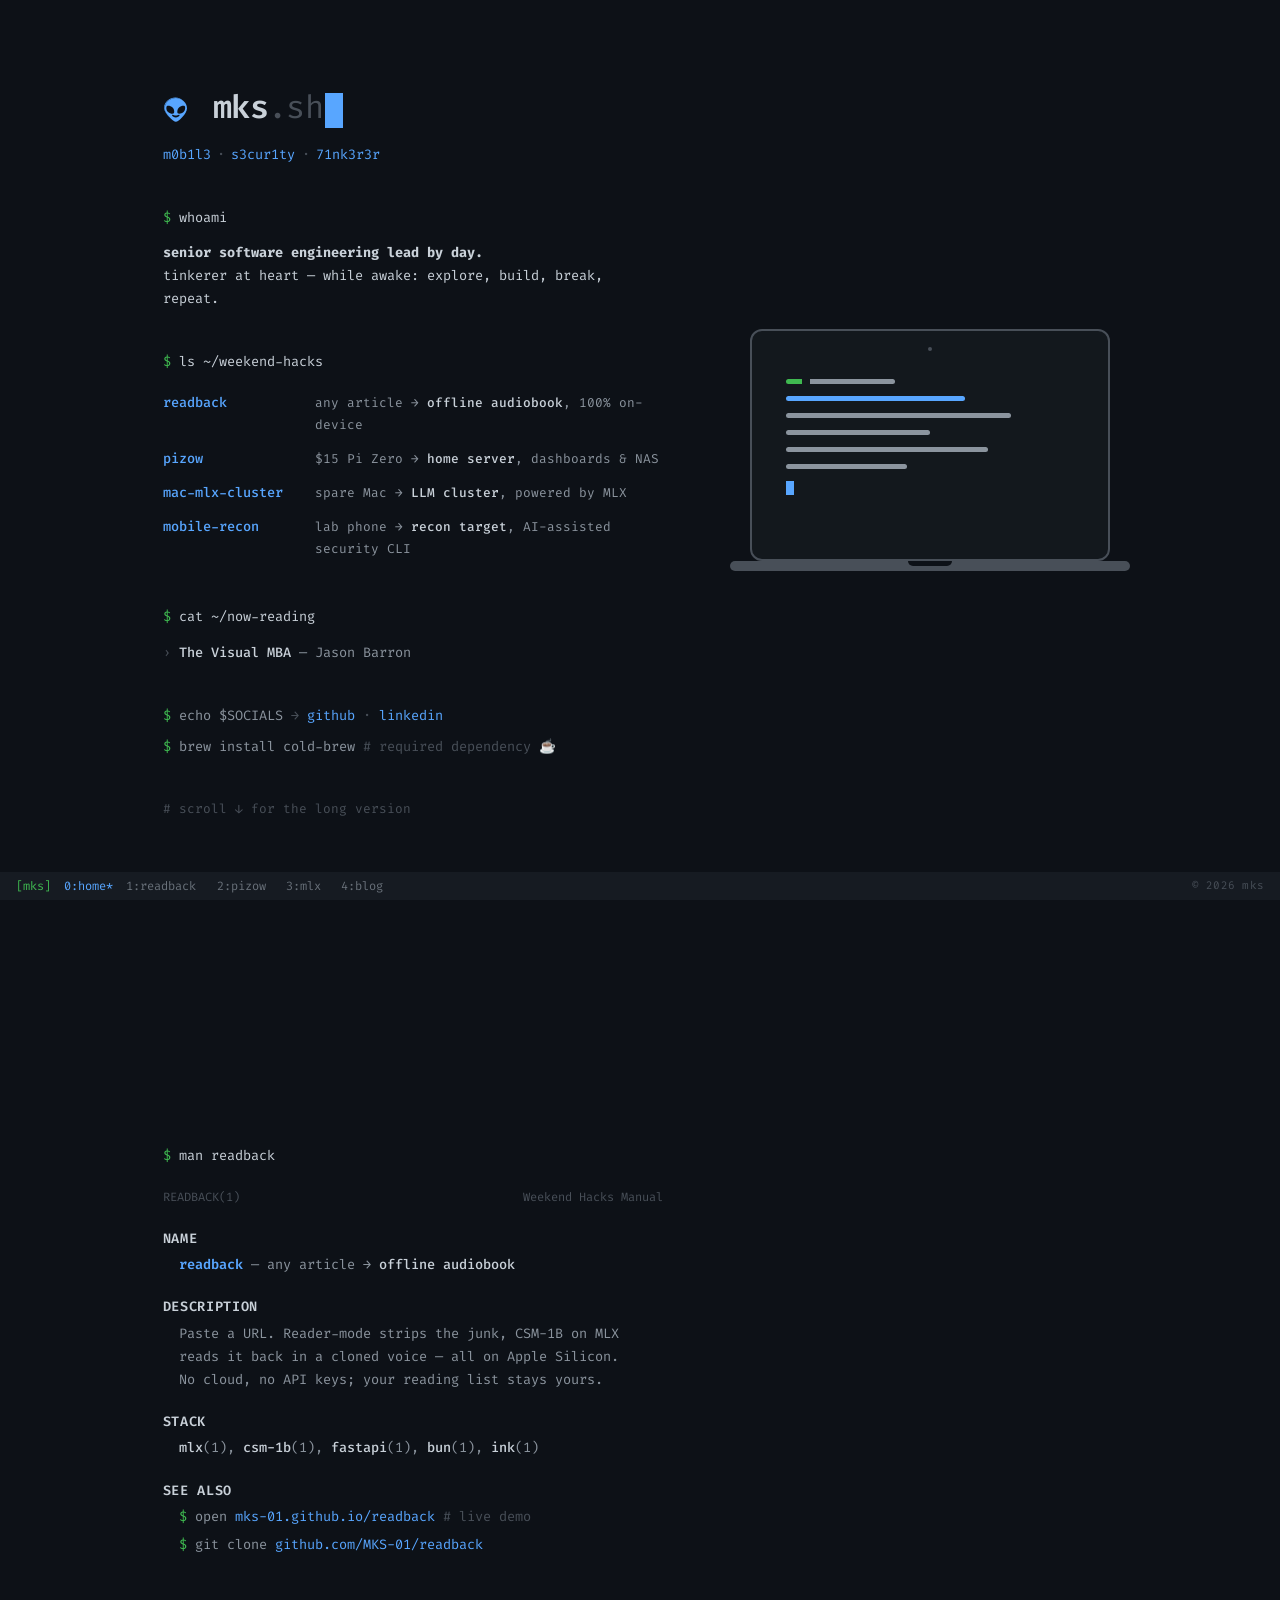
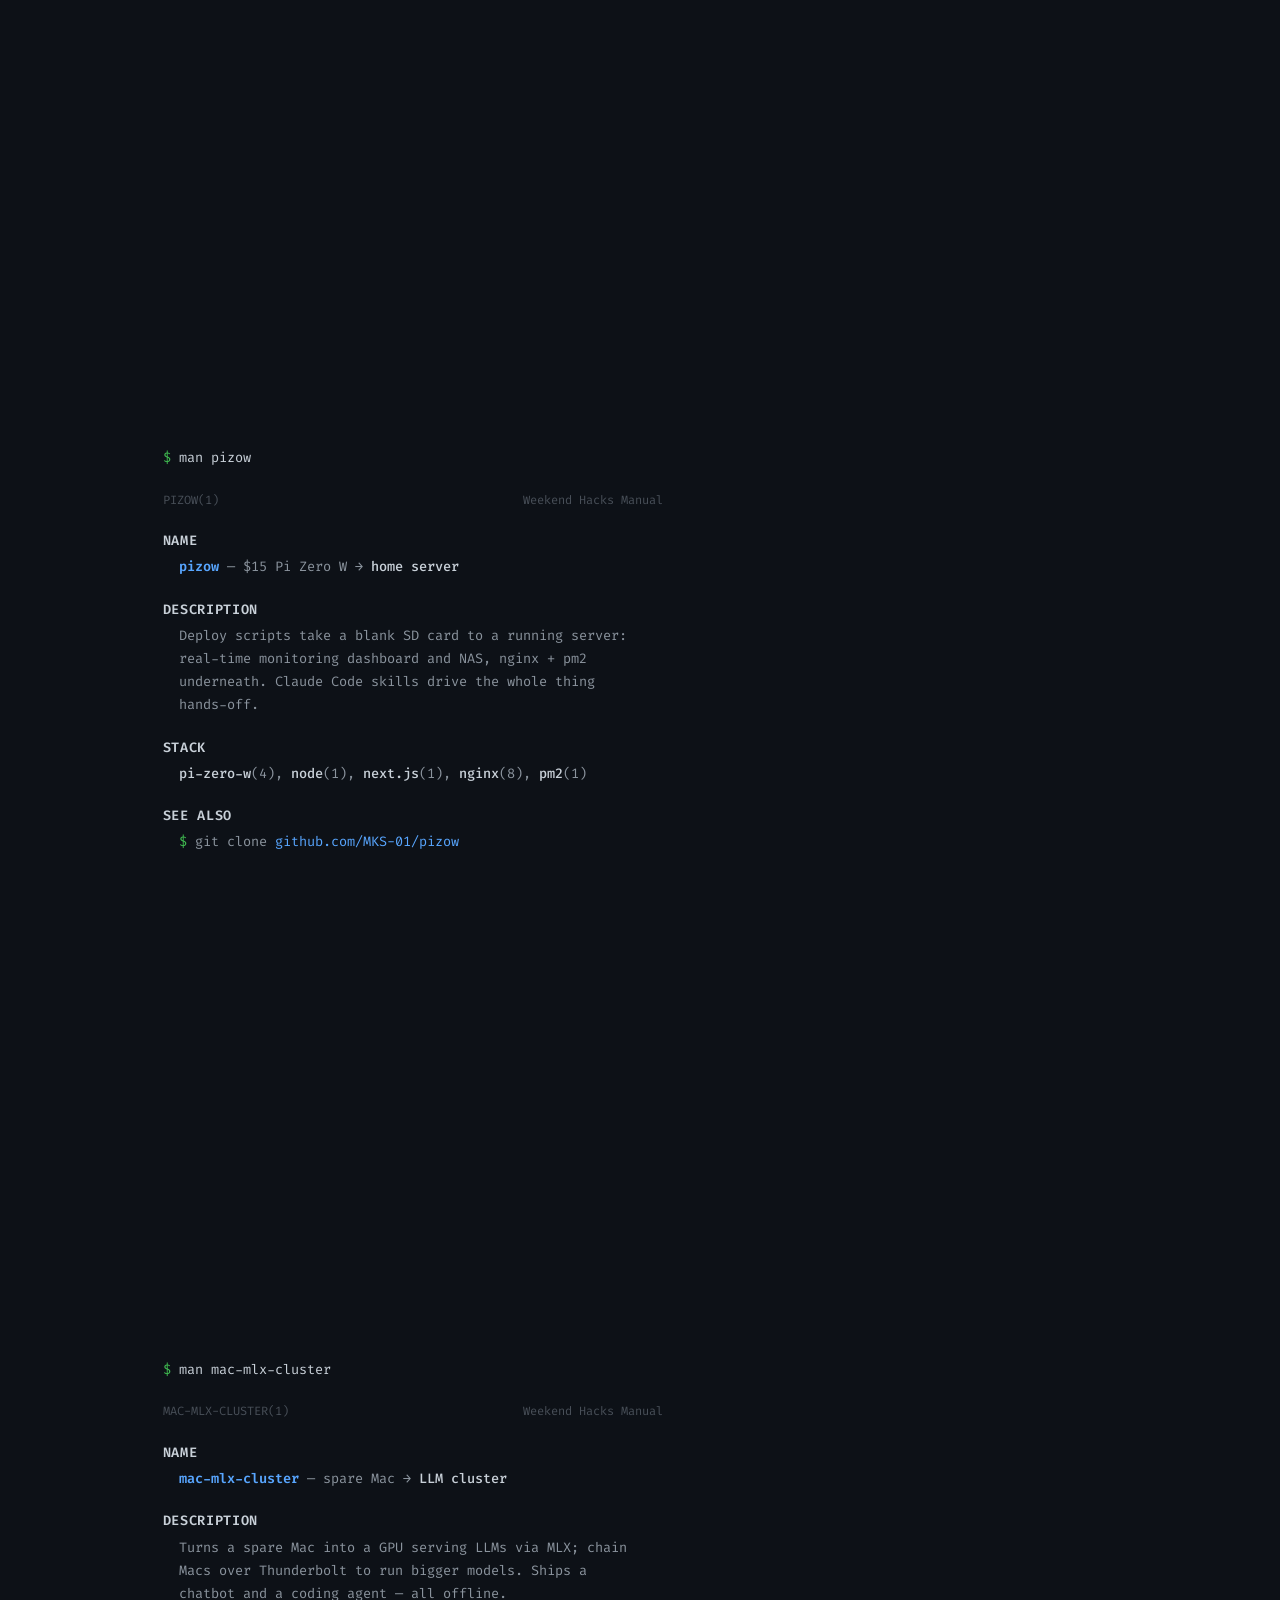
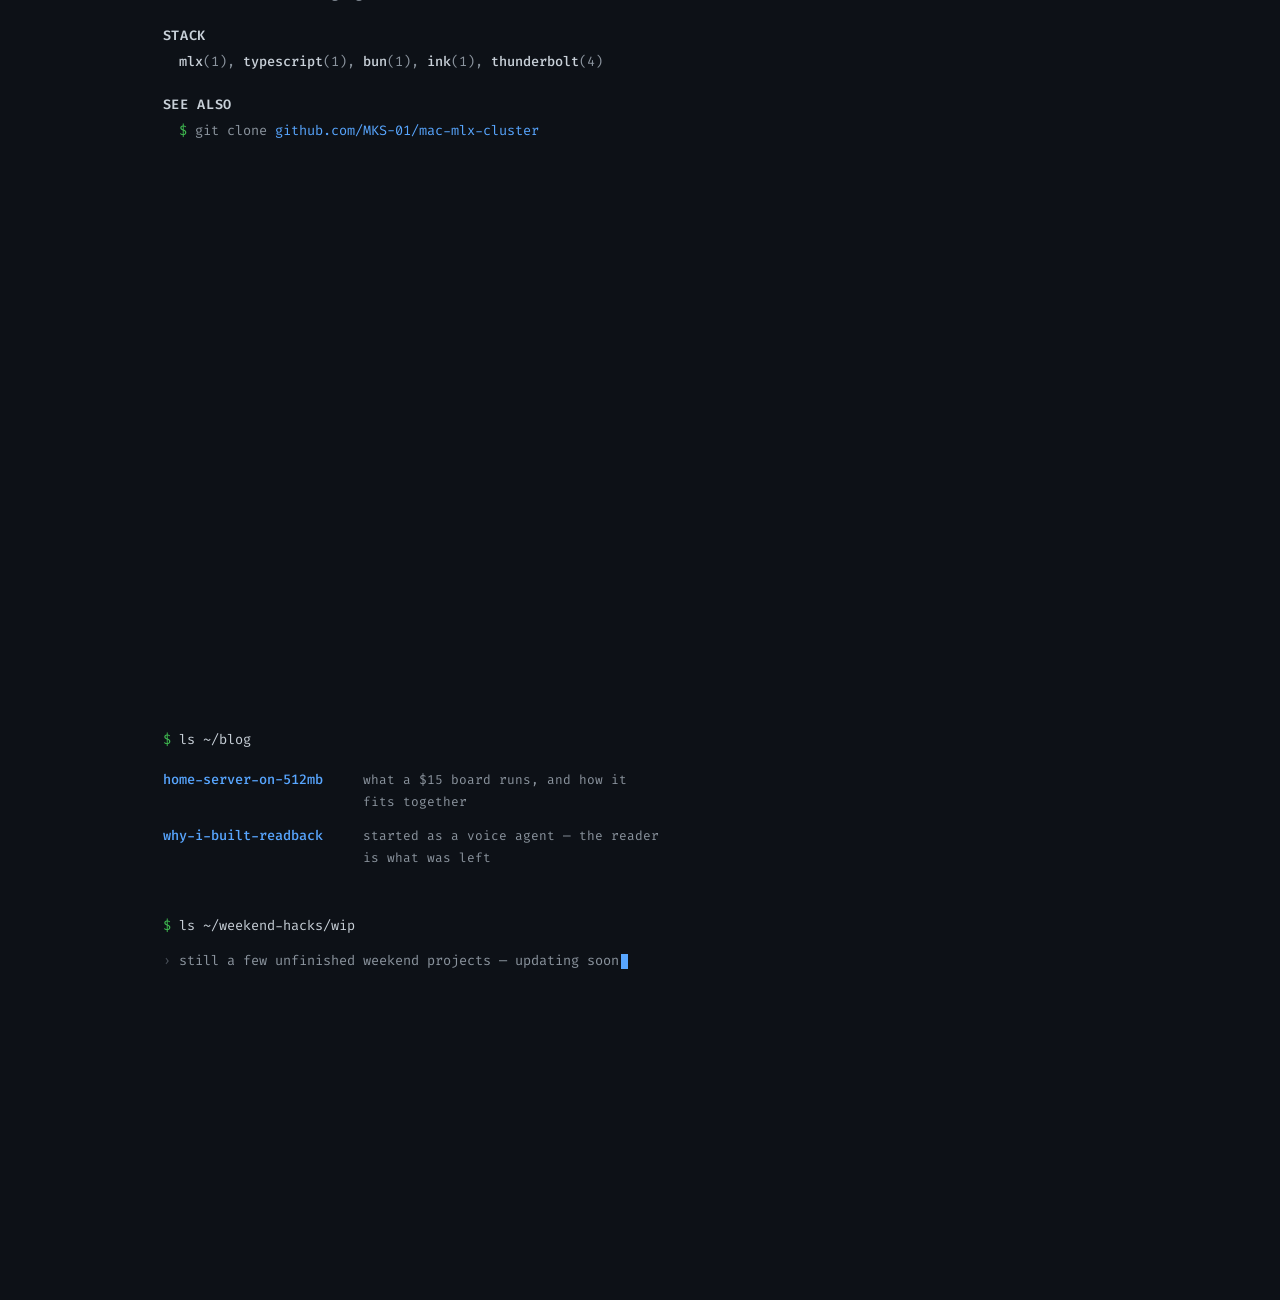
==== commit de8698f5: "blog: rewrite the pizow post around the architecture, cut to 2 min Owner's call: the previous versio" ====
--- a/index.html
+++ b/index.html
@@ -5,7 +5,7 @@
 <meta name="viewport" content="width=device-width, initial-scale=1, viewport-fit=cover">
 <title>MKS</title>
 <meta name="description" content="MKS — mobile, security, tinkerer. Old curiosities, new experiments — held together with duct tape and caffeine.">
-<link rel="icon" href="data:image/svg+xml,<svg xmlns='http://www.w3.org/2000/svg' viewBox='0 0 128 128'><path fill='%2358A6FF' d='M64,4.5C36.2,4.5,8,28.1,8,55.8s44.3,67.7,56.2,67.7c13.2,0,55.8-39.9,55.8-67.7S91.8,4.5,64,4.5z'/><path fill='%2358A6FF' d='M64,4.5c14.52,0,29.13,6.42,39.8,16.5C93,9.46,77.17,2,61.47,2c-27.8,0-56,23.6-56,51.3c0,15.6,14.06,35.11,28.47,49.18C20.46,88.64,8,70.49,8,55.8C8,28.1,36.2,4.5,64,4.5z'/><path fill='%230D1117' d='M64,102.35c-9.37,0-16.06-5.52-18.07-8.58c-0.76-0.98-0.92-2.31-0.41-3.44c0.39-0.74,1.17-1.18,2-1.15c0.3,0,0.6,0.05,0.88,0.15C53.1,90.8,57.23,93,64,93s10.92-2.16,15.63-3.63c0.28-0.1,0.58-0.15,0.88-0.15c0.83-0.03,1.61,0.41,2,1.15c0.51,1.13,0.35,2.46-0.41,3.44C80.06,96.83,73.37,102.35,64,102.35z M54.05,81.56c-3,3.88-17.71,3.89-28.85-6.36c-10.09-9.28-9.46-25.64-6.13-28.94s19.19-3.38,28.85,6.36S57.72,77.92,54.05,81.56z M80.08,52.58c9.66-9.7,25.52-9.62,28.85-6.33s3.53,19.11-6.13,28.8S77.64,85,73.94,81.38S70.42,62.28,80.08,52.58z'/></svg>">
+<link rel="icon" href="favicon.svg">
 <link rel="preconnect" href="https://fonts.googleapis.com">
 <link rel="preconnect" href="https://fonts.gstatic.com" crossorigin>
 <link href="https://fonts.googleapis.com/css2?family=Fira+Code:wght@400;500;600&display=swap" rel="stylesheet">
@@ -660,7 +660,7 @@
         <li class="in" style="--i:1">
           <a href="blog/home-server-on-512mb.html">
             <span class="name">home-server-on-512mb</span>
-            <p class="desc">a pi zero 2 w, and what its limits forced</p>
+            <p class="desc">what a $15 board runs, and how it fits together</p>
           </a>
         </li>
         <li class="in" style="--i:2">
